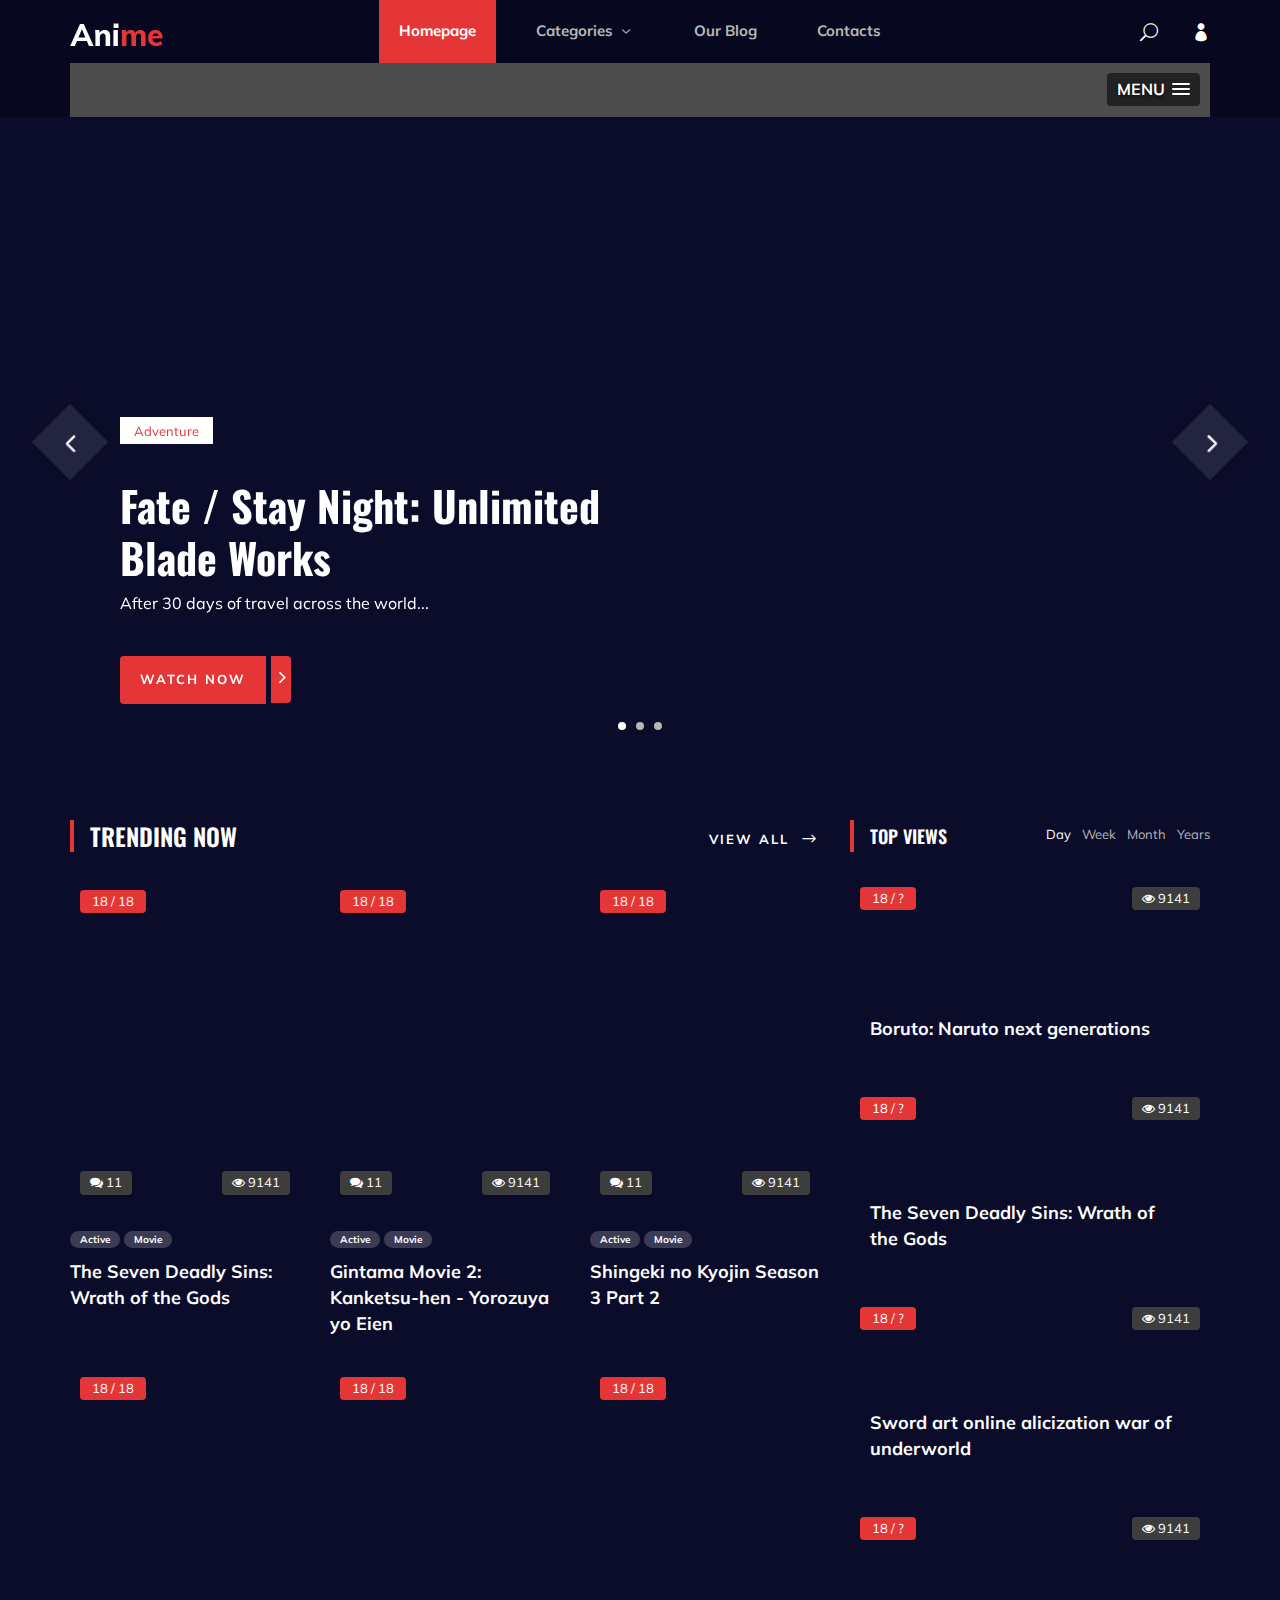
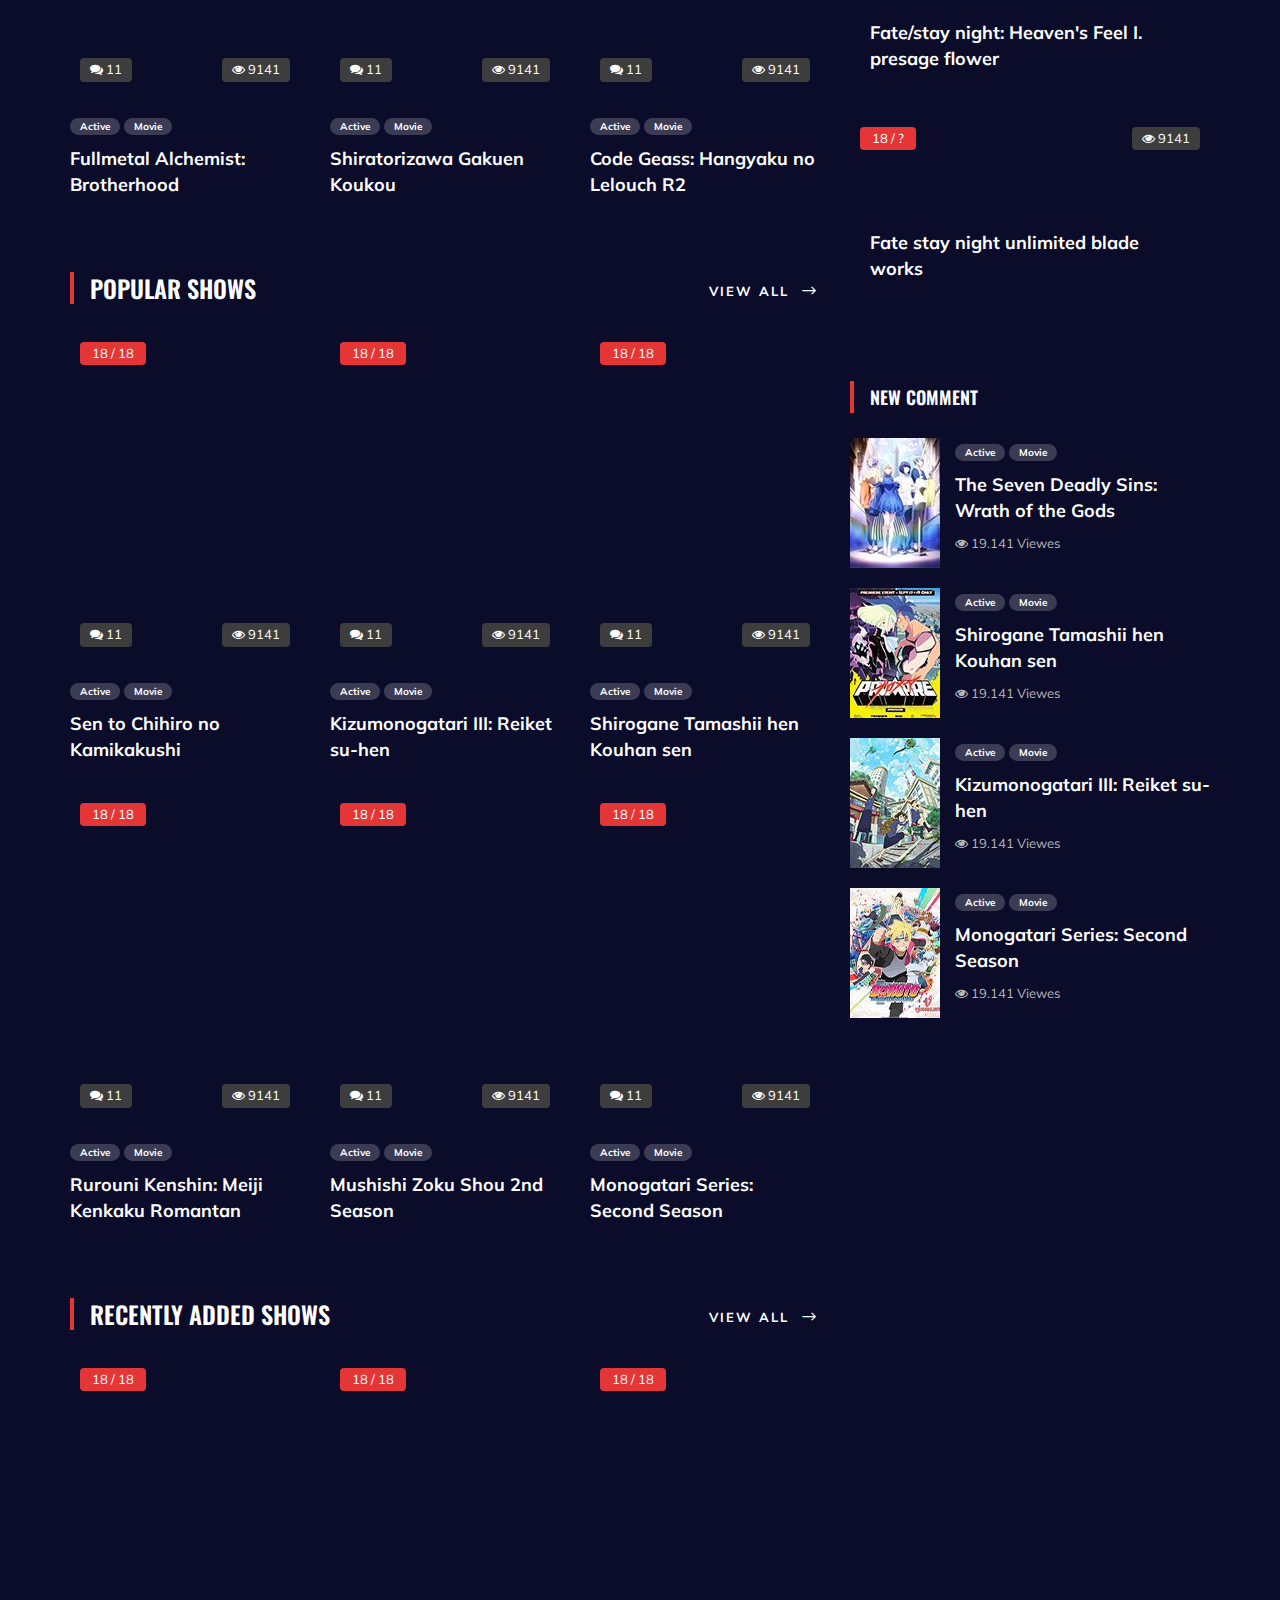
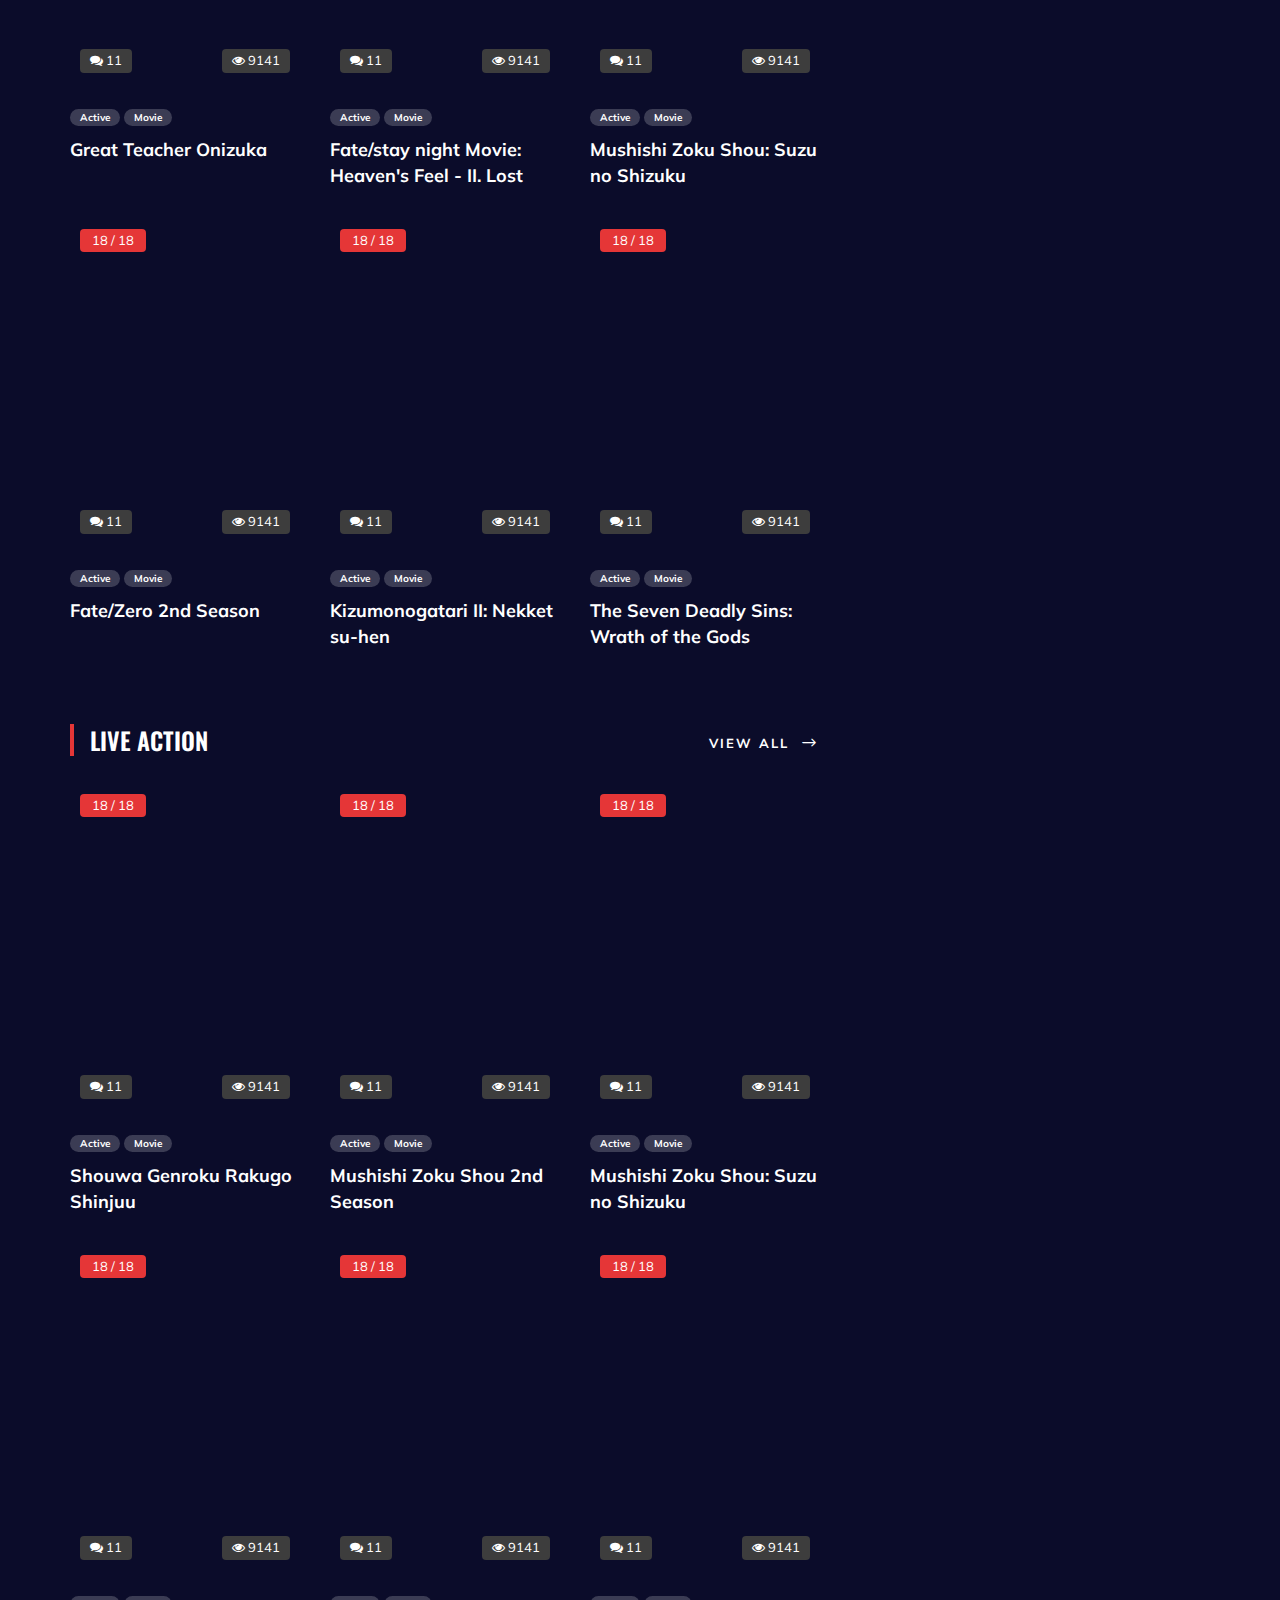
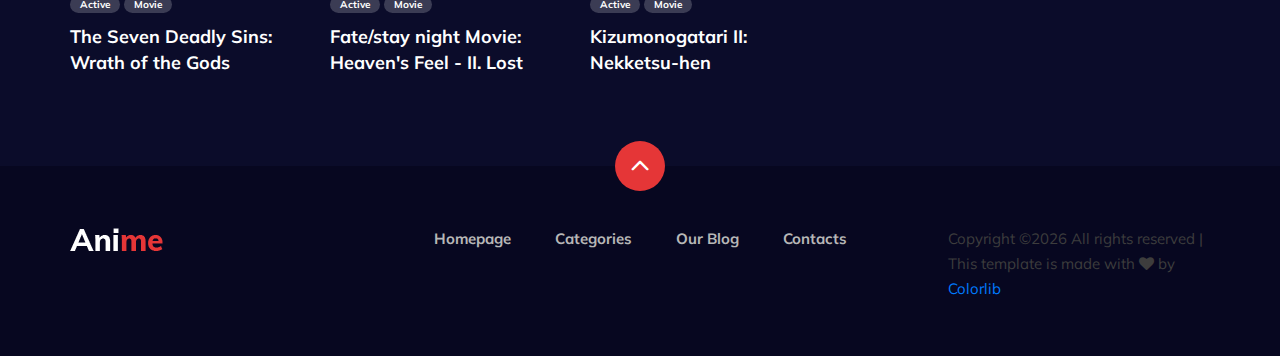
==== index.html @ bf75d74c "Initial upload" ====
<!DOCTYPE html>
<html lang="zxx">
<head>
<meta charset="UTF-8">
<meta name="description" content="Anime Template">
<meta name="keywords" content="Anime, unica, creative, html">
<meta name="viewport" content="width=device-width, initial-scale=1.0">
<meta http-equiv="X-UA-Compatible" content="ie=edge">
<title>Anime | Template</title>

<link href="https://fonts.googleapis.com/css2?family=Oswald:wght@300;400;500;600;700&display=swap" rel="stylesheet">
<link href="https://fonts.googleapis.com/css2?family=Mulish:wght@300;400;500;600;700;800;900&display=swap" rel="stylesheet">

<link rel="stylesheet" href="css/A.bootstrap.min.css+font-awesome.min.css+elegant-icons.css+plyr.css+nice-select.css+owl.carousel.min.css+slicknav.min.css+style.css,Mcc.DT6xbIN1Vz.css.pagespeed.cf.cqaYnfGGcG.css" type="text/css" />
</head>
<body>

<div id="preloder">
<div class="loader"></div>
</div>

<header class="header">
<div class="container">
<div class="row">
<div class="col-lg-2">
<div class="header__logo">
<a href="index.html">
<script data-pagespeed-no-defer>//<![CDATA[
(function(){for(var g="function"==typeof Object.defineProperties?Object.defineProperty:function(b,c,a){if(a.get||a.set)throw new TypeError("ES3 does not support getters and setters.");b!=Array.prototype&&b!=Object.prototype&&(b[c]=a.value)},h="undefined"!=typeof window&&window===this?this:"undefined"!=typeof global&&null!=global?global:this,k=["String","prototype","repeat"],l=0;l<k.length-1;l++){var m=k[l];m in h||(h[m]={});h=h[m]}
var n=k[k.length-1],p=h[n],q=p?p:function(b){var c;if(null==this)throw new TypeError("The 'this' value for String.prototype.repeat must not be null or undefined");c=this+"";if(0>b||1342177279<b)throw new RangeError("Invalid count value");b|=0;for(var a="";b;)if(b&1&&(a+=c),b>>>=1)c+=c;return a};q!=p&&null!=q&&g(h,n,{configurable:!0,writable:!0,value:q});var t=this;
function u(b,c){var a=b.split("."),d=t;a[0]in d||!d.execScript||d.execScript("var "+a[0]);for(var e;a.length&&(e=a.shift());)a.length||void 0===c?d[e]?d=d[e]:d=d[e]={}:d[e]=c};function v(b){var c=b.length;if(0<c){for(var a=Array(c),d=0;d<c;d++)a[d]=b[d];return a}return[]};function w(b){var c=window;if(c.addEventListener)c.addEventListener("load",b,!1);else if(c.attachEvent)c.attachEvent("onload",b);else{var a=c.onload;c.onload=function(){b.call(this);a&&a.call(this)}}};var x;function y(b,c,a,d,e){this.h=b;this.j=c;this.l=a;this.f=e;this.g={height:window.innerHeight||document.documentElement.clientHeight||document.body.clientHeight,width:window.innerWidth||document.documentElement.clientWidth||document.body.clientWidth};this.i=d;this.b={};this.a=[];this.c={}}
function z(b,c){var a,d,e=c.getAttribute("data-pagespeed-url-hash");if(a=e&&!(e in b.c))if(0>=c.offsetWidth&&0>=c.offsetHeight)a=!1;else{d=c.getBoundingClientRect();var f=document.body;a=d.top+("pageYOffset"in window?window.pageYOffset:(document.documentElement||f.parentNode||f).scrollTop);d=d.left+("pageXOffset"in window?window.pageXOffset:(document.documentElement||f.parentNode||f).scrollLeft);f=a.toString()+","+d;b.b.hasOwnProperty(f)?a=!1:(b.b[f]=!0,a=a<=b.g.height&&d<=b.g.width)}a&&(b.a.push(e),
b.c[e]=!0)}y.prototype.checkImageForCriticality=function(b){b.getBoundingClientRect&&z(this,b)};u("pagespeed.CriticalImages.checkImageForCriticality",function(b){x.checkImageForCriticality(b)});u("pagespeed.CriticalImages.checkCriticalImages",function(){A(x)});
function A(b){b.b={};for(var c=["IMG","INPUT"],a=[],d=0;d<c.length;++d)a=a.concat(v(document.getElementsByTagName(c[d])));if(a.length&&a[0].getBoundingClientRect){for(d=0;c=a[d];++d)z(b,c);a="oh="+b.l;b.f&&(a+="&n="+b.f);if(c=!!b.a.length)for(a+="&ci="+encodeURIComponent(b.a[0]),d=1;d<b.a.length;++d){var e=","+encodeURIComponent(b.a[d]);131072>=a.length+e.length&&(a+=e)}b.i&&(e="&rd="+encodeURIComponent(JSON.stringify(B())),131072>=a.length+e.length&&(a+=e),c=!0);C=a;if(c){d=b.h;b=b.j;var f;if(window.XMLHttpRequest)f=
new XMLHttpRequest;else if(window.ActiveXObject)try{f=new ActiveXObject("Msxml2.XMLHTTP")}catch(r){try{f=new ActiveXObject("Microsoft.XMLHTTP")}catch(D){}}f&&(f.open("POST",d+(-1==d.indexOf("?")?"?":"&")+"url="+encodeURIComponent(b)),f.setRequestHeader("Content-Type","application/x-www-form-urlencoded"),f.send(a))}}}
function B(){var b={},c;c=document.getElementsByTagName("IMG");if(!c.length)return{};var a=c[0];if(!("naturalWidth"in a&&"naturalHeight"in a))return{};for(var d=0;a=c[d];++d){var e=a.getAttribute("data-pagespeed-url-hash");e&&(!(e in b)&&0<a.width&&0<a.height&&0<a.naturalWidth&&0<a.naturalHeight||e in b&&a.width>=b[e].o&&a.height>=b[e].m)&&(b[e]={rw:a.width,rh:a.height,ow:a.naturalWidth,oh:a.naturalHeight})}return b}var C="";u("pagespeed.CriticalImages.getBeaconData",function(){return C});
u("pagespeed.CriticalImages.Run",function(b,c,a,d,e,f){var r=new y(b,c,a,e,f);x=r;d&&w(function(){window.setTimeout(function(){A(r)},0)})});})();

pagespeed.CriticalImages.Run('/mod_pagespeed_beacon','https://preview.colorlib.com/theme/anime/index.html','-ilGEe-FWC',true,false,'6Or2bxLor9M');
//]]></script><img src="[data-uri]" alt="" data-pagespeed-url-hash="4002370176" onload="pagespeed.CriticalImages.checkImageForCriticality(this);">
</a>
</div>
</div>
<div class="col-lg-8">
<div class="header__nav">
<nav class="header__menu mobile-menu">
<ul>
<li class="active"><a href="index.html">Homepage</a></li>
<li><a href="categories.html">Categories <span class="arrow_carrot-down"></span></a>
<ul class="dropdown">
<li><a href="categories.html">Categories</a></li>
<li><a href="anime-details.html">Anime Details</a></li>
<li><a href="anime-watching.html">Anime Watching</a></li>
<li><a href="blog-details.html">Blog Details</a></li>
<li><a href="signup.html">Sign Up</a></li>
<li><a href="login.html">Login</a></li>
</ul>
</li>
<li><a href="blog.html">Our Blog</a></li>
<li><a href="index.html#">Contacts</a></li>
</ul>
</nav>
</div>
</div>
<div class="col-lg-2">
<div class="header__right">
<a href="index.html#" class="search-switch"><span class="icon_search"></span></a>
<a href="login.html"><span class="icon_profile"></span></a>
</div>
</div>
</div>
<div id="mobile-menu-wrap"></div>
</div>
</header>


<section class="hero">
<div class="container">
<div class="hero__slider owl-carousel">
<div class="hero__items set-bg" data-setbg="img/hero/hero-1.jpg">
<div class="row">
<div class="col-lg-6">
<div class="hero__text">
<div class="label">Adventure</div>
<h2>Fate / Stay Night: Unlimited Blade Works</h2>
<p>After 30 days of travel across the world...</p>
<a href="index.html#"><span>Watch Now</span> <i class="fa fa-angle-right"></i></a>
</div>
</div>
</div>
</div>
<div class="hero__items set-bg" data-setbg="img/hero/hero-1.jpg">
<div class="row">
<div class="col-lg-6">
<div class="hero__text">
<div class="label">Adventure</div>
<h2>Fate / Stay Night: Unlimited Blade Works</h2>
<p>After 30 days of travel across the world...</p>
<a href="index.html#"><span>Watch Now</span> <i class="fa fa-angle-right"></i></a>
</div>
</div>
</div>
</div>
<div class="hero__items set-bg" data-setbg="img/hero/hero-1.jpg">
<div class="row">
<div class="col-lg-6">
<div class="hero__text">
<div class="label">Adventure</div>
<h2>Fate / Stay Night: Unlimited Blade Works</h2>
<p>After 30 days of travel across the world...</p>
<a href="index.html#"><span>Watch Now</span> <i class="fa fa-angle-right"></i></a>
</div>
</div>
</div>
</div>
</div>
</div>
</section>


<section class="product spad">
<div class="container">
<div class="row">
<div class="col-lg-8">
<div class="trending__product">
<div class="row">
<div class="col-lg-8 col-md-8 col-sm-8">
<div class="section-title">
<h4>Trending Now</h4>
</div>
</div>
<div class="col-lg-4 col-md-4 col-sm-4">
<div class="btn__all">
<a href="index.html#" class="primary-btn">View All <span class="arrow_right"></span></a>
</div>
</div>
</div>
<div class="row">
<div class="col-lg-4 col-md-6 col-sm-6">
<div class="product__item">
<div class="product__item__pic set-bg" data-setbg="img/trending/trend-1.jpg">
<div class="ep">18 / 18</div>
<div class="comment"><i class="fa fa-comments"></i> 11</div>
<div class="view"><i class="fa fa-eye"></i> 9141</div>
</div>
<div class="product__item__text">
<ul>
<li>Active</li>
<li>Movie</li>
</ul>
<h5><a href="index.html#">The Seven Deadly Sins: Wrath of the Gods</a></h5>
</div>
</div>
</div>
<div class="col-lg-4 col-md-6 col-sm-6">
<div class="product__item">
<div class="product__item__pic set-bg" data-setbg="img/trending/trend-2.jpg">
<div class="ep">18 / 18</div>
<div class="comment"><i class="fa fa-comments"></i> 11</div>
<div class="view"><i class="fa fa-eye"></i> 9141</div>
</div>
<div class="product__item__text">
<ul>
<li>Active</li>
<li>Movie</li>
</ul>
<h5><a href="index.html#">Gintama Movie 2: Kanketsu-hen - Yorozuya yo Eien</a></h5>
</div>
</div>
</div>
<div class="col-lg-4 col-md-6 col-sm-6">
<div class="product__item">
<div class="product__item__pic set-bg" data-setbg="img/trending/trend-3.jpg">
<div class="ep">18 / 18</div>
<div class="comment"><i class="fa fa-comments"></i> 11</div>
<div class="view"><i class="fa fa-eye"></i> 9141</div>
</div>
<div class="product__item__text">
<ul>
<li>Active</li>
<li>Movie</li>
</ul>
<h5><a href="index.html#">Shingeki no Kyojin Season 3 Part 2</a></h5>
</div>
</div>
</div>
<div class="col-lg-4 col-md-6 col-sm-6">
<div class="product__item">
<div class="product__item__pic set-bg" data-setbg="img/trending/trend-4.jpg">
<div class="ep">18 / 18</div>
<div class="comment"><i class="fa fa-comments"></i> 11</div>
<div class="view"><i class="fa fa-eye"></i> 9141</div>
</div>
<div class="product__item__text">
<ul>
<li>Active</li>
<li>Movie</li>
</ul>
<h5><a href="index.html#">Fullmetal Alchemist: Brotherhood</a></h5>
</div>
</div>
</div>
<div class="col-lg-4 col-md-6 col-sm-6">
<div class="product__item">
<div class="product__item__pic set-bg" data-setbg="img/trending/trend-5.jpg">
<div class="ep">18 / 18</div>
<div class="comment"><i class="fa fa-comments"></i> 11</div>
<div class="view"><i class="fa fa-eye"></i> 9141</div>
</div>
<div class="product__item__text">
<ul>
<li>Active</li>
<li>Movie</li>
</ul>
<h5><a href="index.html#">Shiratorizawa Gakuen Koukou</a></h5>
</div>
</div>
</div>
<div class="col-lg-4 col-md-6 col-sm-6">
<div class="product__item">
<div class="product__item__pic set-bg" data-setbg="img/trending/trend-6.jpg">
<div class="ep">18 / 18</div>
<div class="comment"><i class="fa fa-comments"></i> 11</div>
<div class="view"><i class="fa fa-eye"></i> 9141</div>
</div>
<div class="product__item__text">
<ul>
<li>Active</li>
<li>Movie</li>
</ul>
<h5><a href="index.html#">Code Geass: Hangyaku no Lelouch R2</a></h5>
</div>
</div>
</div>
</div>
</div>
<div class="popular__product">
<div class="row">
<div class="col-lg-8 col-md-8 col-sm-8">
<div class="section-title">
<h4>Popular Shows</h4>
</div>
</div>
<div class="col-lg-4 col-md-4 col-sm-4">
<div class="btn__all">
<a href="index.html#" class="primary-btn">View All <span class="arrow_right"></span></a>
</div>
</div>
</div>
<div class="row">
<div class="col-lg-4 col-md-6 col-sm-6">
<div class="product__item">
<div class="product__item__pic set-bg" data-setbg="img/popular/popular-1.jpg">
<div class="ep">18 / 18</div>
<div class="comment"><i class="fa fa-comments"></i> 11</div>
<div class="view"><i class="fa fa-eye"></i> 9141</div>
</div>
<div class="product__item__text">
<ul>
<li>Active</li>
<li>Movie</li>
</ul>
<h5><a href="index.html#">Sen to Chihiro no Kamikakushi</a></h5>
</div>
</div>
</div>
<div class="col-lg-4 col-md-6 col-sm-6">
<div class="product__item">
<div class="product__item__pic set-bg" data-setbg="img/popular/popular-2.jpg">
<div class="ep">18 / 18</div>
<div class="comment"><i class="fa fa-comments"></i> 11</div>
<div class="view"><i class="fa fa-eye"></i> 9141</div>
</div>
<div class="product__item__text">
<ul>
<li>Active</li>
<li>Movie</li>
</ul>
<h5><a href="index.html#">Kizumonogatari III: Reiket su-hen</a></h5>
</div>
</div>
</div>
<div class="col-lg-4 col-md-6 col-sm-6">
<div class="product__item">
<div class="product__item__pic set-bg" data-setbg="img/popular/popular-3.jpg">
<div class="ep">18 / 18</div>
<div class="comment"><i class="fa fa-comments"></i> 11</div>
<div class="view"><i class="fa fa-eye"></i> 9141</div>
</div>
<div class="product__item__text">
<ul>
<li>Active</li>
<li>Movie</li>
</ul>
<h5><a href="index.html#">Shirogane Tamashii hen Kouhan sen</a></h5>
</div>
</div>
</div>
<div class="col-lg-4 col-md-6 col-sm-6">
<div class="product__item">
<div class="product__item__pic set-bg" data-setbg="img/popular/popular-4.jpg">
<div class="ep">18 / 18</div>
<div class="comment"><i class="fa fa-comments"></i> 11</div>
<div class="view"><i class="fa fa-eye"></i> 9141</div>
</div>
<div class="product__item__text">
<ul>
<li>Active</li>
<li>Movie</li>
</ul>
<h5><a href="index.html#">Rurouni Kenshin: Meiji Kenkaku Romantan</a></h5>
</div>
</div>
</div>
<div class="col-lg-4 col-md-6 col-sm-6">
<div class="product__item">
<div class="product__item__pic set-bg" data-setbg="img/popular/popular-5.jpg">
<div class="ep">18 / 18</div>
<div class="comment"><i class="fa fa-comments"></i> 11</div>
<div class="view"><i class="fa fa-eye"></i> 9141</div>
</div>
<div class="product__item__text">
<ul>
<li>Active</li>
<li>Movie</li>
</ul>
<h5><a href="index.html#">Mushishi Zoku Shou 2nd Season</a></h5>
</div>
</div>
</div>
<div class="col-lg-4 col-md-6 col-sm-6">
<div class="product__item">
<div class="product__item__pic set-bg" data-setbg="img/popular/popular-6.jpg">
<div class="ep">18 / 18</div>
<div class="comment"><i class="fa fa-comments"></i> 11</div>
<div class="view"><i class="fa fa-eye"></i> 9141</div>
</div>
<div class="product__item__text">
<ul>
<li>Active</li>
<li>Movie</li>
</ul>
<h5><a href="index.html#">Monogatari Series: Second Season</a></h5>
</div>
</div>
</div>
</div>
</div>
<div class="recent__product">
<div class="row">
<div class="col-lg-8 col-md-8 col-sm-8">
<div class="section-title">
<h4>Recently Added Shows</h4>
</div>
</div>
<div class="col-lg-4 col-md-4 col-sm-4">
<div class="btn__all">
<a href="index.html#" class="primary-btn">View All <span class="arrow_right"></span></a>
</div>
</div>
</div>
<div class="row">
<div class="col-lg-4 col-md-6 col-sm-6">
<div class="product__item">
<div class="product__item__pic set-bg" data-setbg="img/recent/recent-1.jpg">
<div class="ep">18 / 18</div>
<div class="comment"><i class="fa fa-comments"></i> 11</div>
<div class="view"><i class="fa fa-eye"></i> 9141</div>
</div>
<div class="product__item__text">
<ul>
<li>Active</li>
<li>Movie</li>
</ul>
<h5><a href="index.html#">Great Teacher Onizuka</a></h5>
</div>
</div>
</div>
<div class="col-lg-4 col-md-6 col-sm-6">
<div class="product__item">
<div class="product__item__pic set-bg" data-setbg="img/recent/recent-2.jpg">
<div class="ep">18 / 18</div>
<div class="comment"><i class="fa fa-comments"></i> 11</div>
<div class="view"><i class="fa fa-eye"></i> 9141</div>
</div>
<div class="product__item__text">
<ul>
<li>Active</li>
<li>Movie</li>
</ul>
<h5><a href="index.html#">Fate/stay night Movie: Heaven's Feel - II. Lost</a></h5>
</div>
</div>
</div>
<div class="col-lg-4 col-md-6 col-sm-6">
<div class="product__item">
<div class="product__item__pic set-bg" data-setbg="img/recent/recent-3.jpg">
<div class="ep">18 / 18</div>
<div class="comment"><i class="fa fa-comments"></i> 11</div>
<div class="view"><i class="fa fa-eye"></i> 9141</div>
</div>
<div class="product__item__text">
<ul>
<li>Active</li>
<li>Movie</li>
</ul>
<h5><a href="index.html#">Mushishi Zoku Shou: Suzu no Shizuku</a></h5>
</div>
</div>
</div>
<div class="col-lg-4 col-md-6 col-sm-6">
<div class="product__item">
<div class="product__item__pic set-bg" data-setbg="img/recent/recent-4.jpg">
<div class="ep">18 / 18</div>
<div class="comment"><i class="fa fa-comments"></i> 11</div>
<div class="view"><i class="fa fa-eye"></i> 9141</div>
</div>
<div class="product__item__text">
<ul>
<li>Active</li>
<li>Movie</li>
</ul>
<h5><a href="index.html#">Fate/Zero 2nd Season</a></h5>
</div>
</div>
</div>
<div class="col-lg-4 col-md-6 col-sm-6">
<div class="product__item">
<div class="product__item__pic set-bg" data-setbg="img/recent/recent-5.jpg">
<div class="ep">18 / 18</div>
<div class="comment"><i class="fa fa-comments"></i> 11</div>
<div class="view"><i class="fa fa-eye"></i> 9141</div>
</div>
<div class="product__item__text">
<ul>
<li>Active</li>
<li>Movie</li>
</ul>
<h5><a href="index.html#">Kizumonogatari II: Nekket su-hen</a></h5>
</div>
</div>
</div>
<div class="col-lg-4 col-md-6 col-sm-6">
<div class="product__item">
<div class="product__item__pic set-bg" data-setbg="img/recent/recent-6.jpg">
<div class="ep">18 / 18</div>
<div class="comment"><i class="fa fa-comments"></i> 11</div>
<div class="view"><i class="fa fa-eye"></i> 9141</div>
</div>
<div class="product__item__text">
<ul>
<li>Active</li>
<li>Movie</li>
</ul>
<h5><a href="index.html#">The Seven Deadly Sins: Wrath of the Gods</a></h5>
</div>
</div>
</div>
</div>
</div>
<div class="live__product">
<div class="row">
<div class="col-lg-8 col-md-8 col-sm-8">
<div class="section-title">
<h4>Live Action</h4>
</div>
</div>
<div class="col-lg-4 col-md-4 col-sm-4">
<div class="btn__all">
<a href="index.html#" class="primary-btn">View All <span class="arrow_right"></span></a>
</div>
</div>
</div>
<div class="row">
<div class="col-lg-4 col-md-6 col-sm-6">
<div class="product__item">
<div class="product__item__pic set-bg" data-setbg="img/live/live-1.jpg">
<div class="ep">18 / 18</div>
<div class="comment"><i class="fa fa-comments"></i> 11</div>
<div class="view"><i class="fa fa-eye"></i> 9141</div>
</div>
<div class="product__item__text">
<ul>
<li>Active</li>
<li>Movie</li>
</ul>
<h5><a href="index.html#">Shouwa Genroku Rakugo Shinjuu</a></h5>
</div>
</div>
</div>
<div class="col-lg-4 col-md-6 col-sm-6">
<div class="product__item">
<div class="product__item__pic set-bg" data-setbg="img/live/live-2.jpg">
<div class="ep">18 / 18</div>
<div class="comment"><i class="fa fa-comments"></i> 11</div>
<div class="view"><i class="fa fa-eye"></i> 9141</div>
</div>
<div class="product__item__text">
<ul>
<li>Active</li>
<li>Movie</li>
</ul>
<h5><a href="index.html#">Mushishi Zoku Shou 2nd Season</a></h5>
</div>
</div>
</div>
<div class="col-lg-4 col-md-6 col-sm-6">
<div class="product__item">
<div class="product__item__pic set-bg" data-setbg="img/live/live-3.jpg">
<div class="ep">18 / 18</div>
<div class="comment"><i class="fa fa-comments"></i> 11</div>
<div class="view"><i class="fa fa-eye"></i> 9141</div>
</div>
<div class="product__item__text">
<ul>
<li>Active</li>
<li>Movie</li>
</ul>
<h5><a href="index.html#">Mushishi Zoku Shou: Suzu no Shizuku</a></h5>
</div>
</div>
</div>
<div class="col-lg-4 col-md-6 col-sm-6">
<div class="product__item">
<div class="product__item__pic set-bg" data-setbg="img/live/live-4.jpg">
<div class="ep">18 / 18</div>
<div class="comment"><i class="fa fa-comments"></i> 11</div>
<div class="view"><i class="fa fa-eye"></i> 9141</div>
</div>
<div class="product__item__text">
<ul>
<li>Active</li>
<li>Movie</li>
</ul>
<h5><a href="index.html#">The Seven Deadly Sins: Wrath of the Gods</a></h5>
</div>
</div>
</div>
<div class="col-lg-4 col-md-6 col-sm-6">
<div class="product__item">
<div class="product__item__pic set-bg" data-setbg="img/live/live-5.jpg">
<div class="ep">18 / 18</div>
<div class="comment"><i class="fa fa-comments"></i> 11</div>
<div class="view"><i class="fa fa-eye"></i> 9141</div>
</div>
<div class="product__item__text">
<ul>
<li>Active</li>
<li>Movie</li>
</ul>
<h5><a href="index.html#">Fate/stay night Movie: Heaven's Feel - II. Lost</a></h5>
</div>
</div>
</div>
<div class="col-lg-4 col-md-6 col-sm-6">
<div class="product__item">
<div class="product__item__pic set-bg" data-setbg="img/live/live-6.jpg">
<div class="ep">18 / 18</div>
<div class="comment"><i class="fa fa-comments"></i> 11</div>
<div class="view"><i class="fa fa-eye"></i> 9141</div>
</div>
<div class="product__item__text">
<ul>
<li>Active</li>
<li>Movie</li>
</ul>
<h5><a href="index.html#">Kizumonogatari II: Nekketsu-hen</a></h5>
</div>
</div>
</div>
</div>
</div>
</div>
<div class="col-lg-4 col-md-6 col-sm-8">
<div class="product__sidebar">
<div class="product__sidebar__view">
<div class="section-title">
<h5>Top Views</h5>
</div>
<ul class="filter__controls">
<li class="active" data-filter="*">Day</li>
<li data-filter=".week">Week</li>
<li data-filter=".month">Month</li>
<li data-filter=".years">Years</li>
</ul>
<div class="filter__gallery">
<div class="product__sidebar__view__item set-bg mix day years" data-setbg="img/sidebar/tv-1.jpg">
<div class="ep">18 / ?</div>
<div class="view"><i class="fa fa-eye"></i> 9141</div>
<h5><a href="index.html#">Boruto: Naruto next generations</a></h5>
</div>
<div class="product__sidebar__view__item set-bg mix month week" data-setbg="img/sidebar/tv-2.jpg">
<div class="ep">18 / ?</div>
<div class="view"><i class="fa fa-eye"></i> 9141</div>
<h5><a href="index.html#">The Seven Deadly Sins: Wrath of the Gods</a></h5>
</div>
<div class="product__sidebar__view__item set-bg mix week years" data-setbg="img/sidebar/tv-3.jpg">
<div class="ep">18 / ?</div>
<div class="view"><i class="fa fa-eye"></i> 9141</div>
<h5><a href="index.html#">Sword art online alicization war of underworld</a></h5>
</div>
<div class="product__sidebar__view__item set-bg mix years month" data-setbg="img/sidebar/tv-4.jpg">
<div class="ep">18 / ?</div>
<div class="view"><i class="fa fa-eye"></i> 9141</div>
<h5><a href="index.html#">Fate/stay night: Heaven's Feel I. presage flower</a></h5>
</div>
<div class="product__sidebar__view__item set-bg mix day" data-setbg="img/sidebar/tv-5.jpg">
<div class="ep">18 / ?</div>
<div class="view"><i class="fa fa-eye"></i> 9141</div>
<h5><a href="index.html#">Fate stay night unlimited blade works</a></h5>
</div>
</div>
</div>
<div class="product__sidebar__comment">
<div class="section-title">
<h5>New Comment</h5>
</div>
<div class="product__sidebar__comment__item">
<div class="product__sidebar__comment__item__pic">
<img src="img/sidebar/xcomment-1.jpg.pagespeed.ic.UtQm2l5HDP.jpg" alt="" data-pagespeed-url-hash="2908173633" onload="pagespeed.CriticalImages.checkImageForCriticality(this);">
</div>
<div class="product__sidebar__comment__item__text">
<ul>
<li>Active</li>
<li>Movie</li>
</ul>
<h5><a href="index.html#">The Seven Deadly Sins: Wrath of the Gods</a></h5>
<span><i class="fa fa-eye"></i> 19.141 Viewes</span>
</div>
</div>
<div class="product__sidebar__comment__item">
<div class="product__sidebar__comment__item__pic">
<img src="img/sidebar/xcomment-2.jpg.pagespeed.ic.SOZ7BJOxXy.jpg" alt="" data-pagespeed-url-hash="3202673554" onload="pagespeed.CriticalImages.checkImageForCriticality(this);">
</div>
<div class="product__sidebar__comment__item__text">
<ul>
<li>Active</li>
<li>Movie</li>
</ul>
<h5><a href="index.html#">Shirogane Tamashii hen Kouhan sen</a></h5>
<span><i class="fa fa-eye"></i> 19.141 Viewes</span>
</div>
</div>
<div class="product__sidebar__comment__item">
<div class="product__sidebar__comment__item__pic">
<img src="img/sidebar/xcomment-3.jpg.pagespeed.ic.N3Mwe8TZjd.jpg" alt="" data-pagespeed-url-hash="3497173475" onload="pagespeed.CriticalImages.checkImageForCriticality(this);">
</div>
<div class="product__sidebar__comment__item__text">
<ul>
<li>Active</li>
<li>Movie</li>
</ul>
<h5><a href="index.html#">Kizumonogatari III: Reiket su-hen</a></h5>
<span><i class="fa fa-eye"></i> 19.141 Viewes</span>
</div>
</div>
<div class="product__sidebar__comment__item">
<div class="product__sidebar__comment__item__pic">
<img src="img/sidebar/xcomment-4.jpg.pagespeed.ic.c5TIkW6Nnv.jpg" alt="" data-pagespeed-url-hash="3791673396" onload="pagespeed.CriticalImages.checkImageForCriticality(this);">
</div>
<div class="product__sidebar__comment__item__text">
<ul>
<li>Active</li>
<li>Movie</li>
</ul>
<h5><a href="index.html#">Monogatari Series: Second Season</a></h5>
<span><i class="fa fa-eye"></i> 19.141 Viewes</span>
</div>
</div>
</div>
</div>
</div>
</div>
</div>
</section>


<footer class="footer">
<div class="page-up">
<a href="index.html#" id="scrollToTopButton"><span class="arrow_carrot-up"></span></a>
</div>
<div class="container">
<div class="row">
<div class="col-lg-3">
<div class="footer__logo">
<a href="index.html"><img src="[data-uri]" alt="" data-pagespeed-url-hash="4002370176" onload="pagespeed.CriticalImages.checkImageForCriticality(this);"></a>
</div>
</div>
<div class="col-lg-6">
<div class="footer__nav">
<ul>
<li class="active"><a href="index.html">Homepage</a></li>
<li><a href="categories.html">Categories</a></li>
<li><a href="blog.html">Our Blog</a></li>
<li><a href="index.html#">Contacts</a></li>
</ul>
</div>
</div>
<div class="col-lg-3">
<p>
Copyright &copy;<script>document.write(new Date().getFullYear());</script> All rights reserved | This template is made with <i class="fa fa-heart" aria-hidden="true"></i> by <a href="https://colorlib.com" target="_blank">Colorlib</a>
</p>
</div>
</div>
</div>
</footer>


<div class="search-model">
<div class="h-100 d-flex align-items-center justify-content-center">
<div class="search-close-switch"><i class="icon_close"></i></div>
<form class="search-model-form">
<input type="text" id="search-input" placeholder="Search here.....">
</form>
</div>
</div>


<script src="js/jquery-3.3.1.min.js"></script>
<script src="js/bootstrap.min.js"></script>
<script src="js/player.js"></script>
<script src="js/jquery.nice-select.min.js+mixitup.min.js.pagespeed.jc.1vd_GiIZPd.js"></script><script>eval(mod_pagespeed_rUN85x4Ch7);</script>
<script>eval(mod_pagespeed_T2NBN7JB_Q);</script>
<script src="js/jquery.slicknav.js+owl.carousel.min.js.pagespeed.jc.tDEomUlLBt.js"></script><script>eval(mod_pagespeed_wLn3zwxwyC);</script>
<script>eval(mod_pagespeed_NQDwIZgN$Q);</script>
<script src="js/main.js"></script>

<script async src="https://www.googletagmanager.com/gtag/js?id=UA-23581568-13"></script>
<script>
  window.dataLayer = window.dataLayer || [];
  function gtag(){dataLayer.push(arguments);}
  gtag('js', new Date());

  gtag('config', 'UA-23581568-13');
</script>
<script defer src="https://static.cloudflareinsights.com/beacon.min.js" data-cf-beacon='{"rayId":"68a8af5a9d9532de","token":"cd0b4b3a733644fc843ef0b185f98241","version":"2021.8.1","si":10}'></script>
</body>
</html>
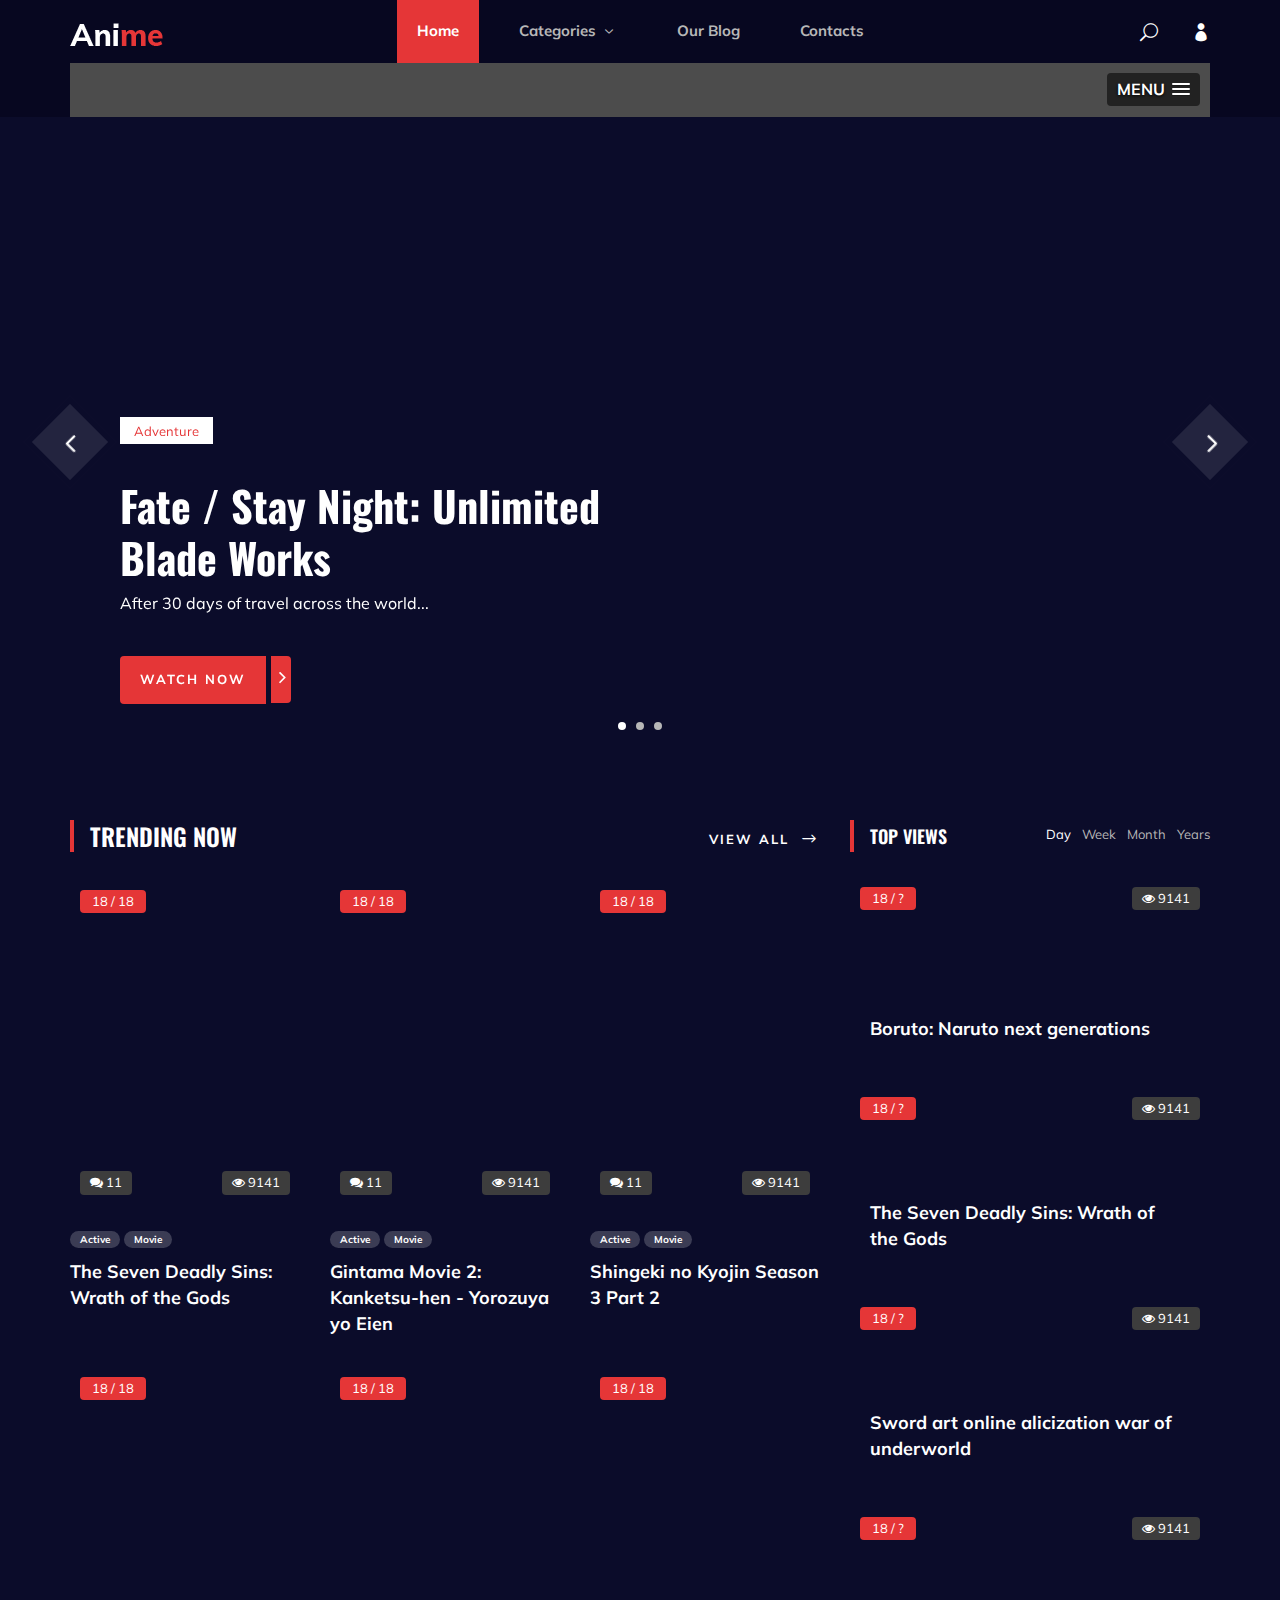
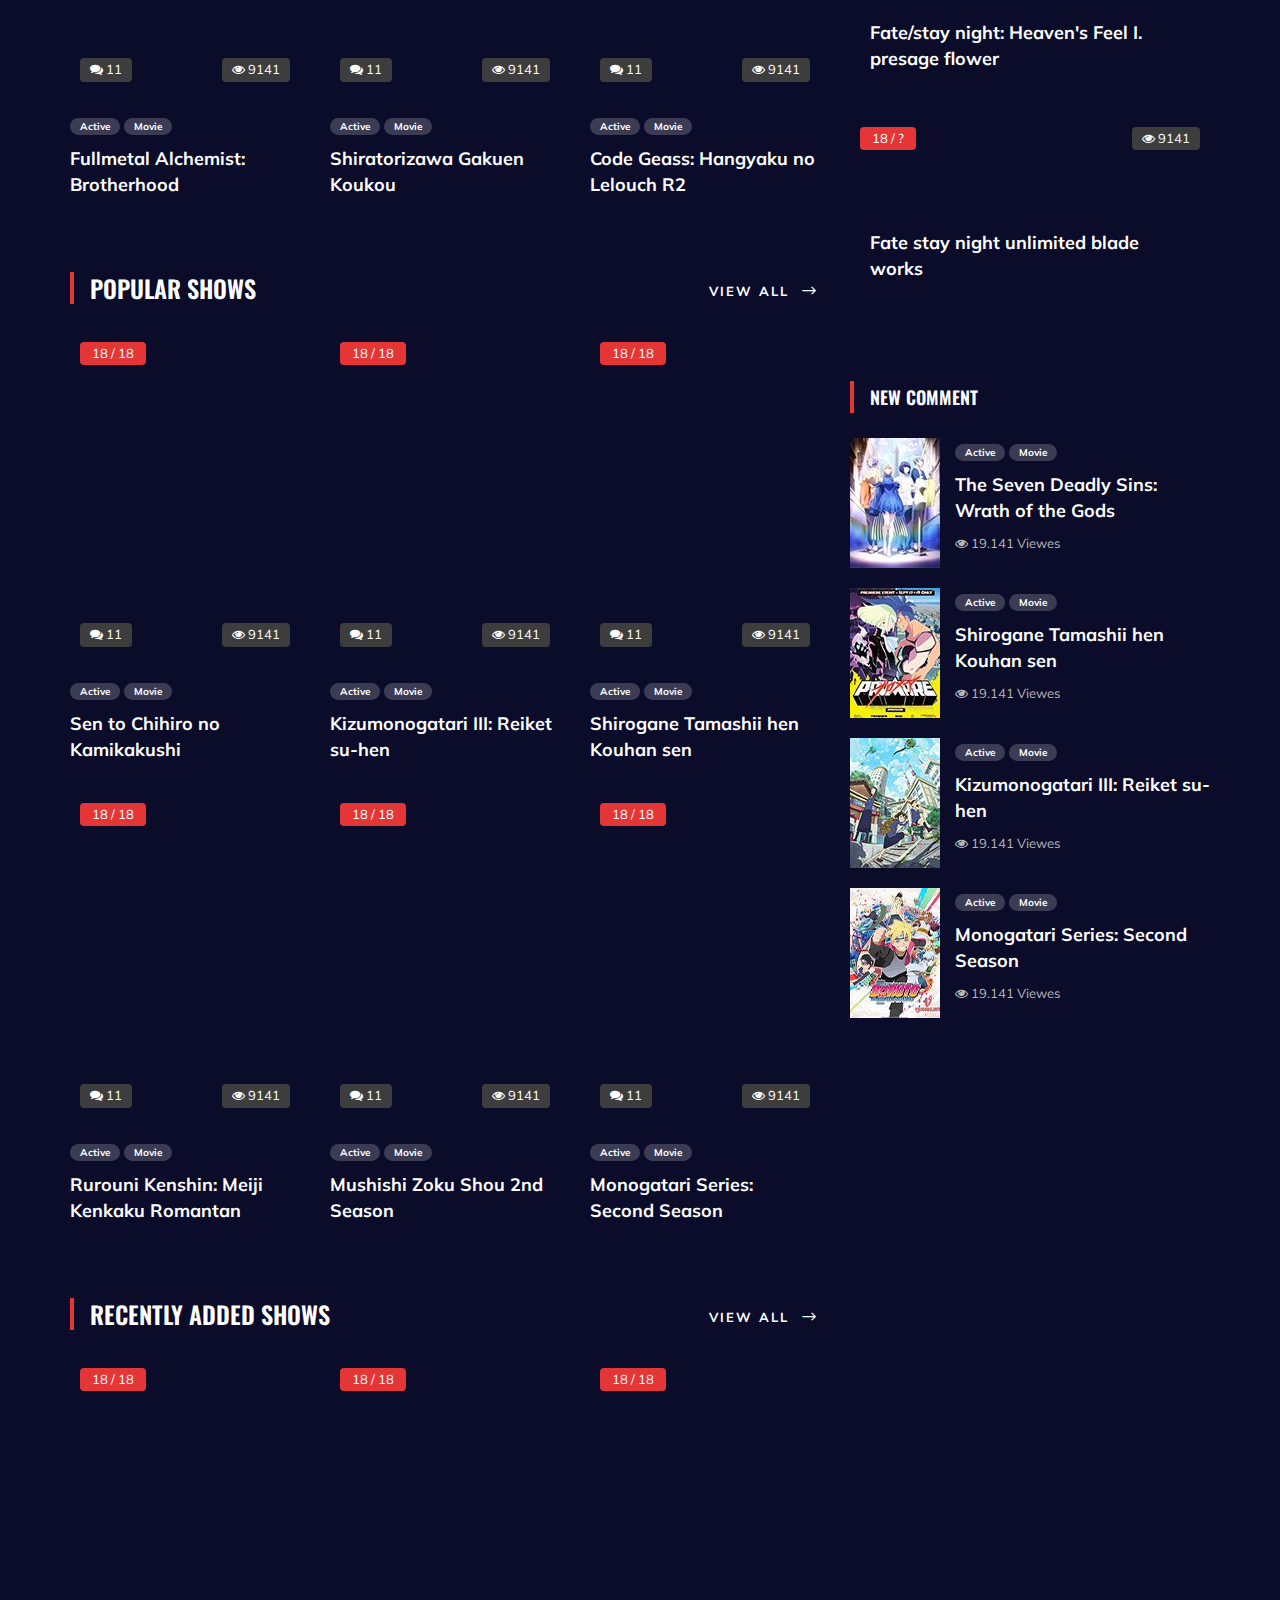
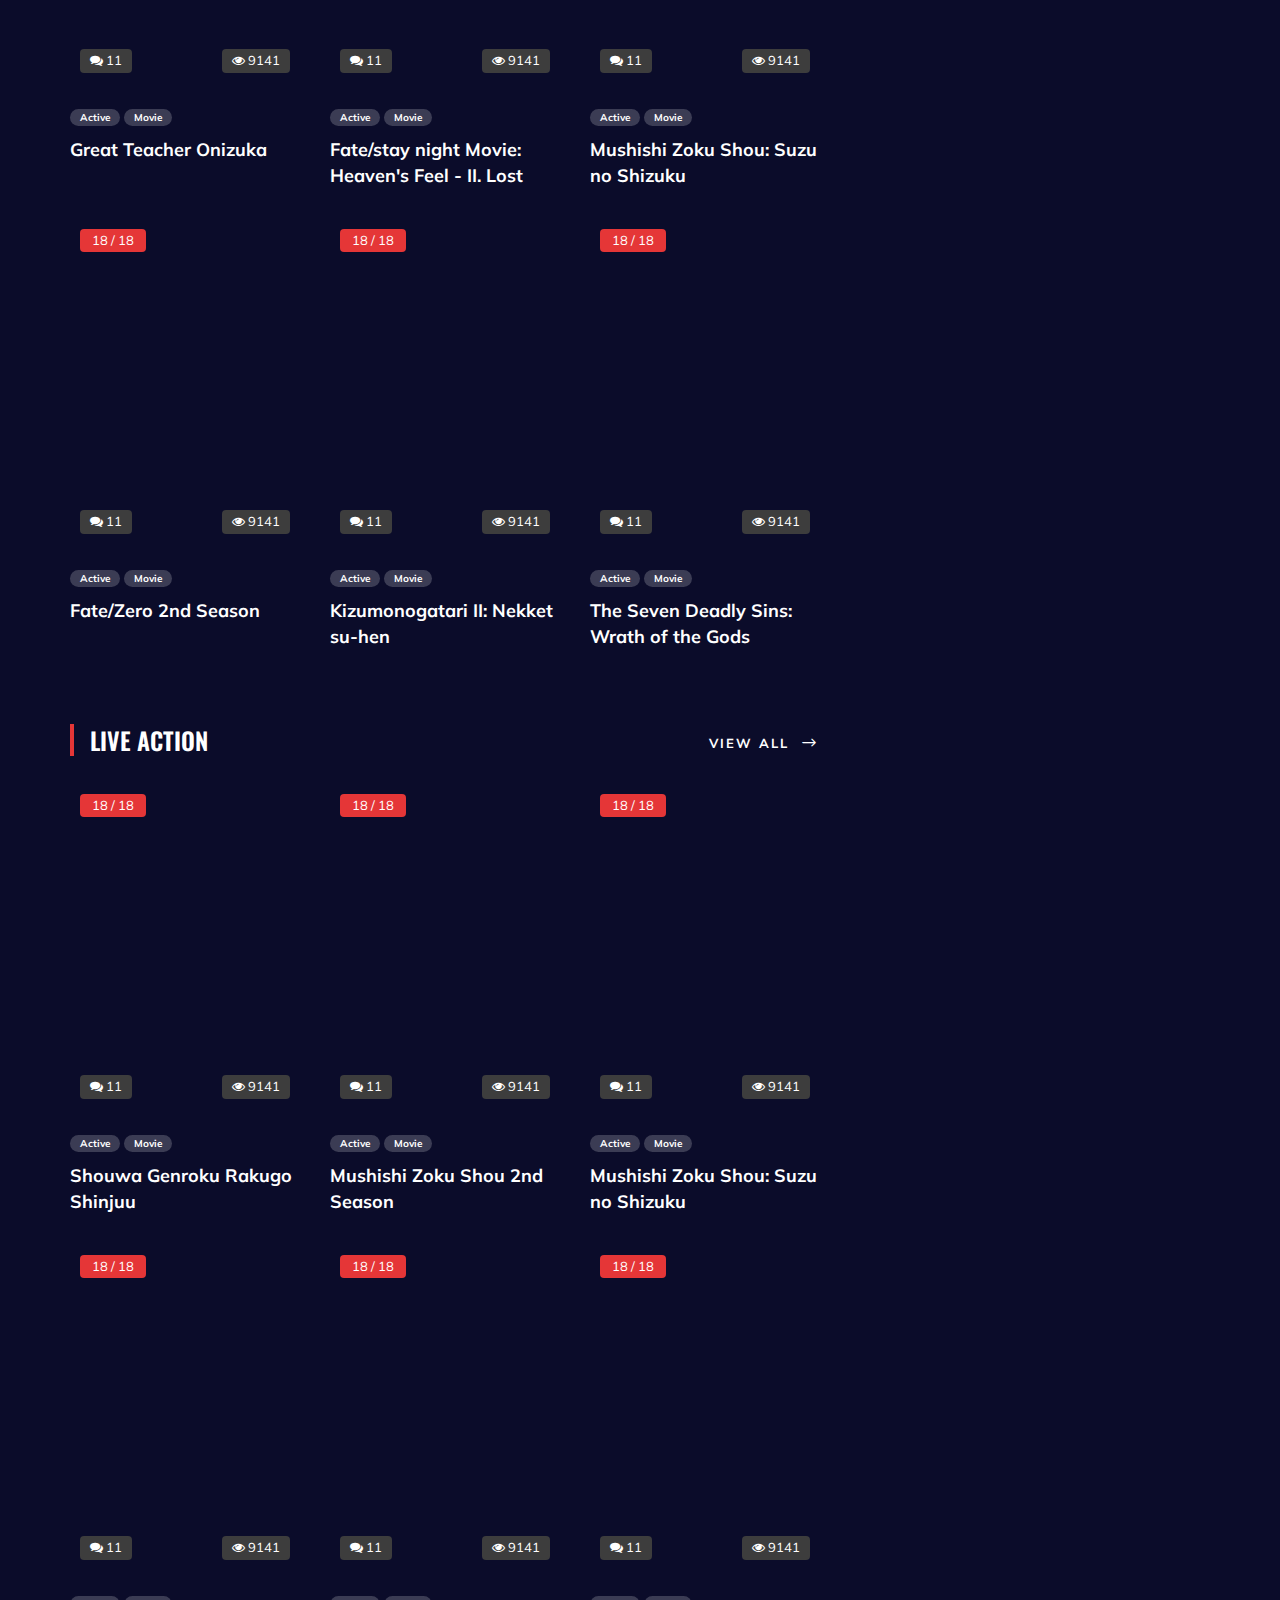
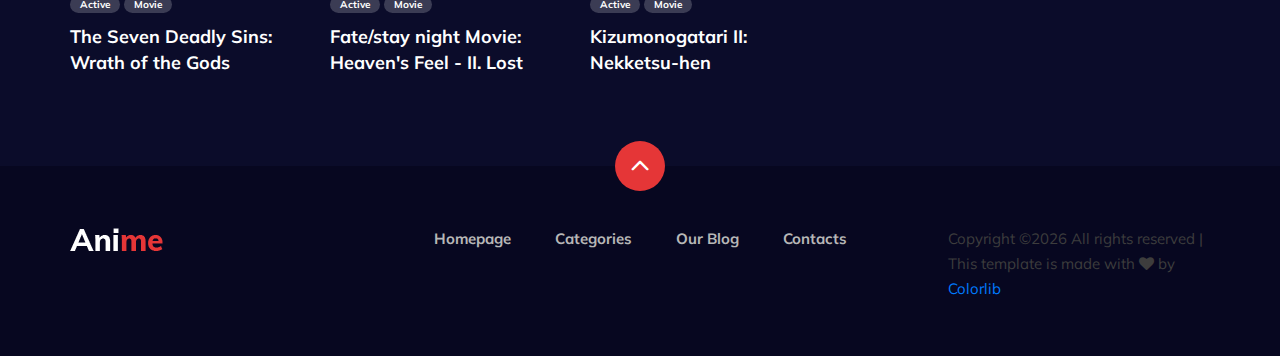
==== commit cc1b6340: "FTP" ====
--- a/index.html
+++ b/index.html
@@ -6,7 +6,7 @@
 <meta name="keywords" content="Anime, unica, creative, html">
 <meta name="viewport" content="width=device-width, initial-scale=1.0">
 <meta http-equiv="X-UA-Compatible" content="ie=edge">
-<title>Anime | Template</title>
+<title>Game Download</title>
 
 <link href="https://fonts.googleapis.com/css2?family=Oswald:wght@300;400;500;600;700&display=swap" rel="stylesheet">
 <link href="https://fonts.googleapis.com/css2?family=Mulish:wght@300;400;500;600;700;800;900&display=swap" rel="stylesheet">
@@ -45,7 +45,7 @@
 <div class="header__nav">
 <nav class="header__menu mobile-menu">
 <ul>
-<li class="active"><a href="index.html">Homepage</a></li>
+<li class="active"><a href="index.html">Home</a></li>
 <li><a href="categories.html">Categories <span class="arrow_carrot-down"></span></a>
 <ul class="dropdown">
 <li><a href="categories.html">Categories</a></li>
@@ -726,12 +726,12 @@
 <script src="js/main.js"></script>
 
 <script async src="https://www.googletagmanager.com/gtag/js?id=UA-23581568-13"></script>
-<script>
-  window.dataLayer = window.dataLayer || [];
-  function gtag(){dataLayer.push(arguments);}
-  gtag('js', new Date());
-
-  gtag('config', 'UA-23581568-13');
+<script>
+  window.dataLayer = window.dataLayer || [];
+  function gtag(){dataLayer.push(arguments);}
+  gtag('js', new Date());
+
+  gtag('config', 'UA-23581568-13');
 </script>
 <script defer src="https://static.cloudflareinsights.com/beacon.min.js" data-cf-beacon='{"rayId":"68a8af5a9d9532de","token":"cd0b4b3a733644fc843ef0b185f98241","version":"2021.8.1","si":10}'></script>
 </body>
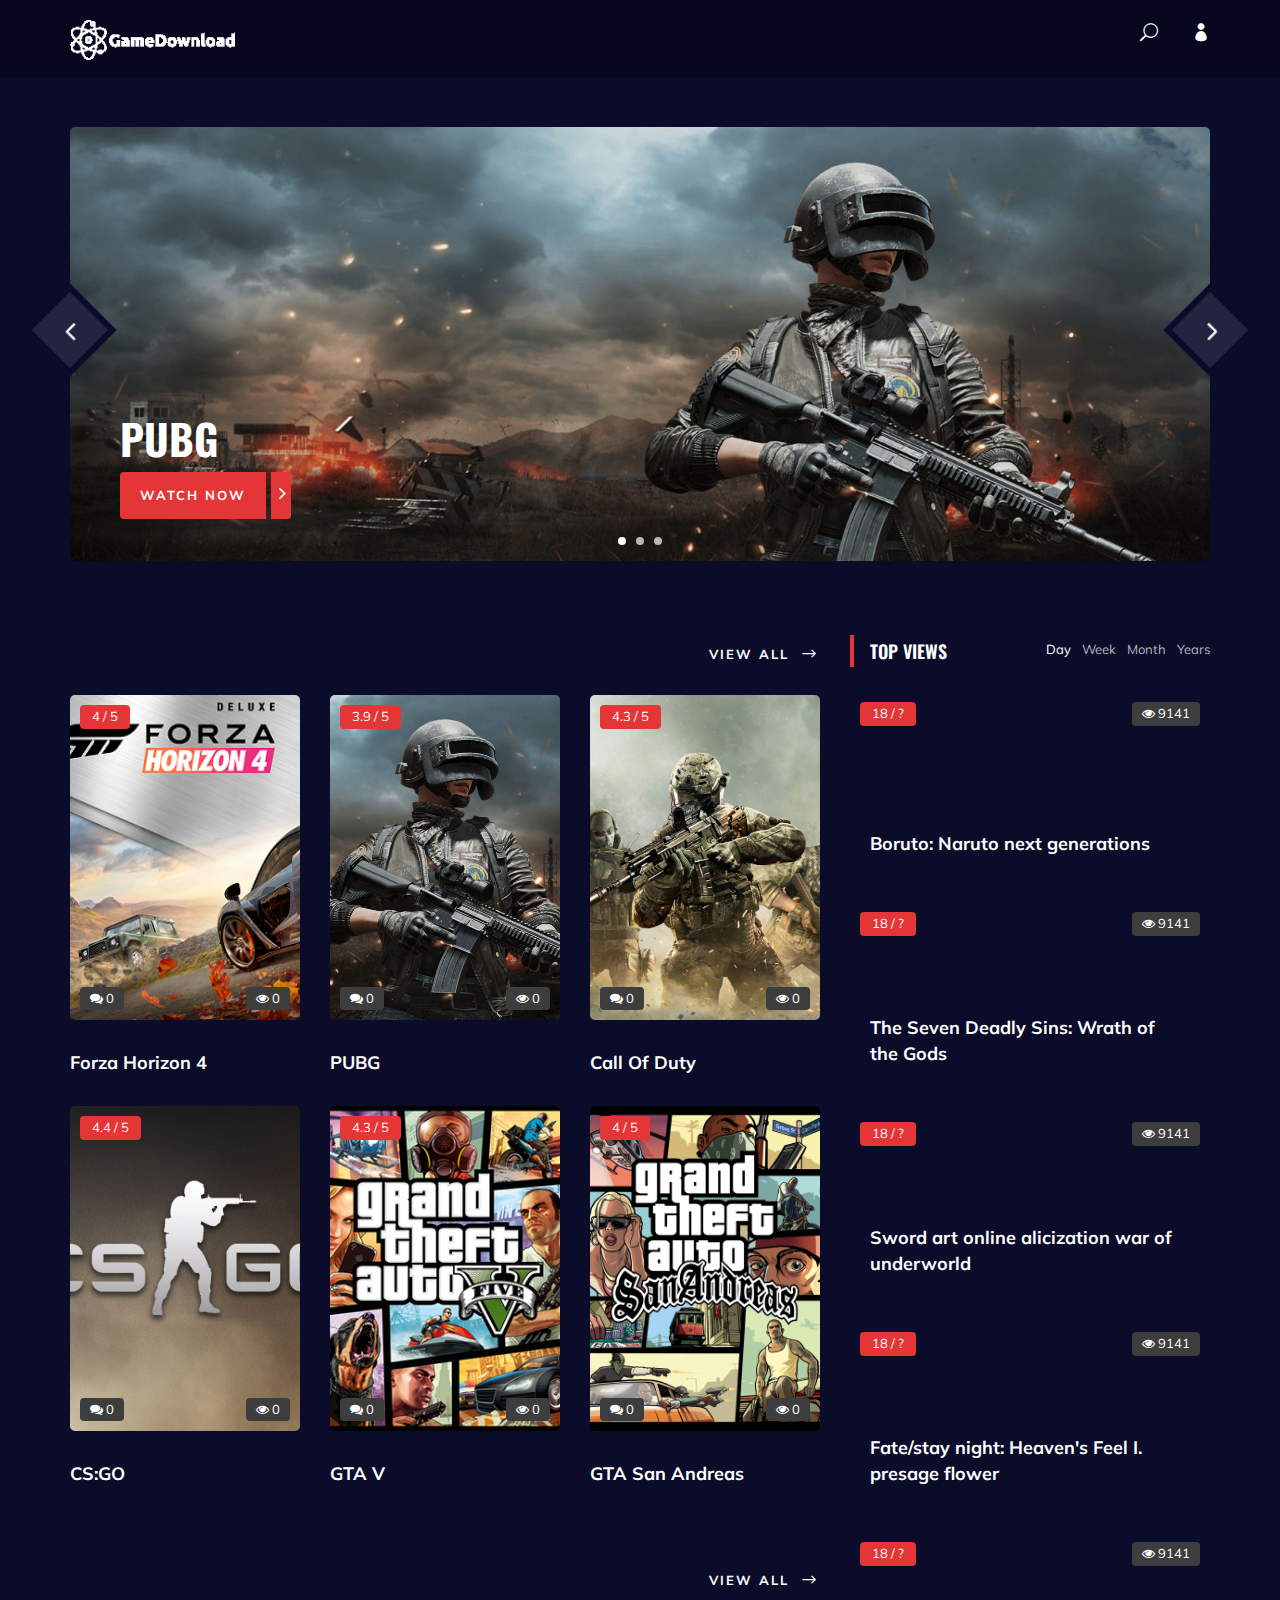
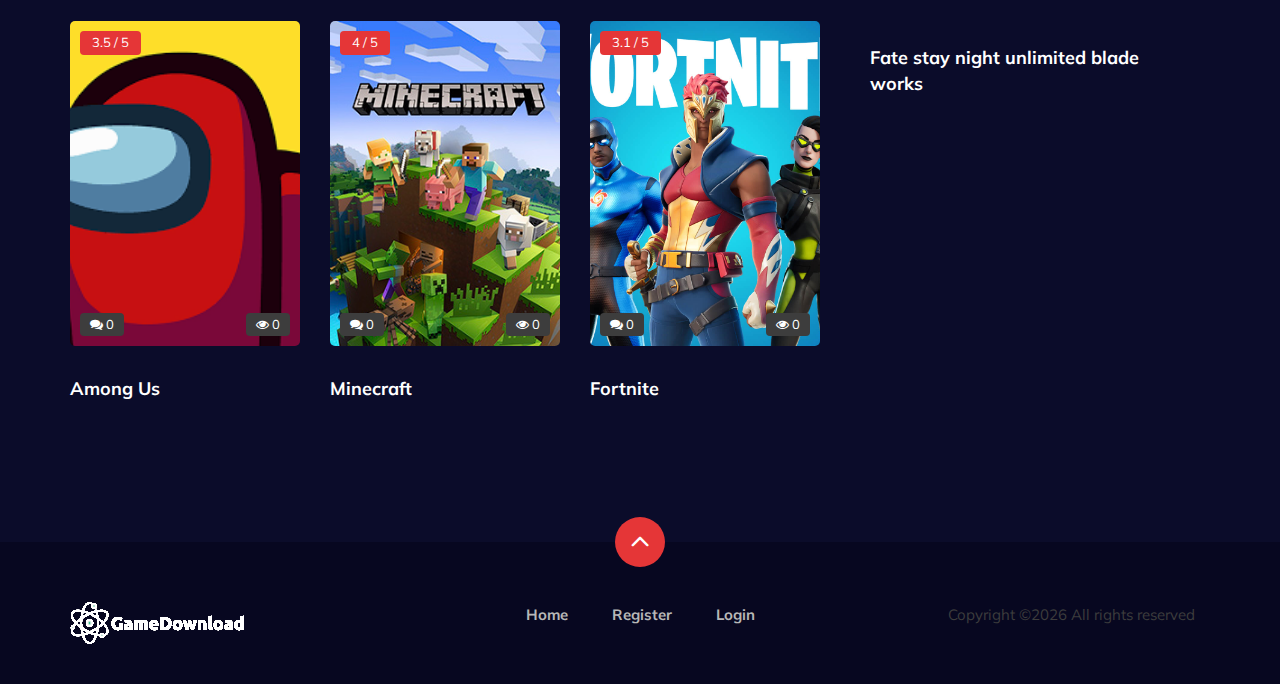
==== commit 24a5bed3: "Changes" ====
--- a/index.html
+++ b/index.html
@@ -6,8 +6,8 @@
 <meta name="keywords" content="Anime, unica, creative, html">
 <meta name="viewport" content="width=device-width, initial-scale=1.0">
 <meta http-equiv="X-UA-Compatible" content="ie=edge">
+<link rel="icon" href="img/favicon.png">
 <title>Game Download</title>
-
 <link href="https://fonts.googleapis.com/css2?family=Oswald:wght@300;400;500;600;700&display=swap" rel="stylesheet">
 <link href="https://fonts.googleapis.com/css2?family=Mulish:wght@300;400;500;600;700;800;900&display=swap" rel="stylesheet">
 
@@ -37,31 +37,11 @@
 u("pagespeed.CriticalImages.Run",function(b,c,a,d,e,f){var r=new y(b,c,a,e,f);x=r;d&&w(function(){window.setTimeout(function(){A(r)},0)})});})();
 
 pagespeed.CriticalImages.Run('/mod_pagespeed_beacon','https://preview.colorlib.com/theme/anime/index.html','-ilGEe-FWC',true,false,'6Or2bxLor9M');
-//]]></script><img src="[data-uri]" alt="" data-pagespeed-url-hash="4002370176" onload="pagespeed.CriticalImages.checkImageForCriticality(this);">
+//]]></script><img src="img/logo.png" alt="" data-pagespeed-url-hash="4002370176" onload="pagespeed.CriticalImages.checkImageForCriticality(this);">
 </a>
 </div>
 </div>
-<div class="col-lg-8">
-<div class="header__nav">
-<nav class="header__menu mobile-menu">
-<ul>
-<li class="active"><a href="index.html">Home</a></li>
-<li><a href="categories.html">Categories <span class="arrow_carrot-down"></span></a>
-<ul class="dropdown">
-<li><a href="categories.html">Categories</a></li>
-<li><a href="anime-details.html">Anime Details</a></li>
-<li><a href="anime-watching.html">Anime Watching</a></li>
-<li><a href="blog-details.html">Blog Details</a></li>
-<li><a href="signup.html">Sign Up</a></li>
-<li><a href="login.html">Login</a></li>
-</ul>
-</li>
-<li><a href="blog.html">Our Blog</a></li>
-<li><a href="index.html#">Contacts</a></li>
-</ul>
-</nav>
-</div>
-</div>
+<div class="col-lg-8"></div>
 <div class="col-lg-2">
 <div class="header__right">
 <a href="index.html#" class="search-switch"><span class="icon_search"></span></a>
@@ -69,7 +49,6 @@
 </div>
 </div>
 </div>
-<div id="mobile-menu-wrap"></div>
 </div>
 </header>
 
@@ -77,37 +56,31 @@
 <section class="hero">
 <div class="container">
 <div class="hero__slider owl-carousel">
-<div class="hero__items set-bg" data-setbg="img/hero/hero-1.jpg">
+<div class="hero__items set-bg" data-setbg="img/PUBG.jpg">
 <div class="row">
 <div class="col-lg-6">
 <div class="hero__text">
-<div class="label">Adventure</div>
-<h2>Fate / Stay Night: Unlimited Blade Works</h2>
-<p>After 30 days of travel across the world...</p>
+<h2>PUBG</h2>
 <a href="index.html#"><span>Watch Now</span> <i class="fa fa-angle-right"></i></a>
 </div>
 </div>
 </div>
 </div>
-<div class="hero__items set-bg" data-setbg="img/hero/hero-1.jpg">
+<div class="hero__items set-bg" data-setbg="img/codm.jpg">
 <div class="row">
 <div class="col-lg-6">
 <div class="hero__text">
-<div class="label">Adventure</div>
-<h2>Fate / Stay Night: Unlimited Blade Works</h2>
-<p>After 30 days of travel across the world...</p>
+<h2>Call Of Duty</h2>
 <a href="index.html#"><span>Watch Now</span> <i class="fa fa-angle-right"></i></a>
 </div>
 </div>
 </div>
 </div>
-<div class="hero__items set-bg" data-setbg="img/hero/hero-1.jpg">
+<div class="hero__items set-bg" data-setbg="img/csgo.jpg">
 <div class="row">
 <div class="col-lg-6">
 <div class="hero__text">
-<div class="label">Adventure</div>
-<h2>Fate / Stay Night: Unlimited Blade Works</h2>
-<p>After 30 days of travel across the world...</p>
+<h2>CS:GO</h2>
 <a href="index.html#"><span>Watch Now</span> <i class="fa fa-angle-right"></i></a>
 </div>
 </div>
@@ -126,7 +99,6 @@
 <div class="row">
 <div class="col-lg-8 col-md-8 col-sm-8">
 <div class="section-title">
-<h4>Trending Now</h4>
 </div>
 </div>
 <div class="col-lg-4 col-md-4 col-sm-4">
@@ -138,97 +110,85 @@
 <div class="row">
 <div class="col-lg-4 col-md-6 col-sm-6">
 <div class="product__item">
-<div class="product__item__pic set-bg" data-setbg="img/trending/trend-1.jpg">
-<div class="ep">18 / 18</div>
-<div class="comment"><i class="fa fa-comments"></i> 11</div>
-<div class="view"><i class="fa fa-eye"></i> 9141</div>
-</div>
-<div class="product__item__text">
-<ul>
-<li>Active</li>
-<li>Movie</li>
-</ul>
-<h5><a href="index.html#">The Seven Deadly Sins: Wrath of the Gods</a></h5>
-</div>
-</div>
-</div>
-<div class="col-lg-4 col-md-6 col-sm-6">
-<div class="product__item">
-<div class="product__item__pic set-bg" data-setbg="img/trending/trend-2.jpg">
-<div class="ep">18 / 18</div>
-<div class="comment"><i class="fa fa-comments"></i> 11</div>
-<div class="view"><i class="fa fa-eye"></i> 9141</div>
-</div>
-<div class="product__item__text">
-<ul>
-<li>Active</li>
-<li>Movie</li>
-</ul>
-<h5><a href="index.html#">Gintama Movie 2: Kanketsu-hen - Yorozuya yo Eien</a></h5>
-</div>
-</div>
-</div>
-<div class="col-lg-4 col-md-6 col-sm-6">
-<div class="product__item">
-<div class="product__item__pic set-bg" data-setbg="img/trending/trend-3.jpg">
-<div class="ep">18 / 18</div>
-<div class="comment"><i class="fa fa-comments"></i> 11</div>
-<div class="view"><i class="fa fa-eye"></i> 9141</div>
-</div>
-<div class="product__item__text">
-<ul>
-<li>Active</li>
-<li>Movie</li>
-</ul>
-<h5><a href="index.html#">Shingeki no Kyojin Season 3 Part 2</a></h5>
-</div>
-</div>
-</div>
-<div class="col-lg-4 col-md-6 col-sm-6">
-<div class="product__item">
-<div class="product__item__pic set-bg" data-setbg="img/trending/trend-4.jpg">
-<div class="ep">18 / 18</div>
-<div class="comment"><i class="fa fa-comments"></i> 11</div>
-<div class="view"><i class="fa fa-eye"></i> 9141</div>
-</div>
-<div class="product__item__text">
-<ul>
-<li>Active</li>
-<li>Movie</li>
-</ul>
-<h5><a href="index.html#">Fullmetal Alchemist: Brotherhood</a></h5>
-</div>
-</div>
-</div>
-<div class="col-lg-4 col-md-6 col-sm-6">
-<div class="product__item">
-<div class="product__item__pic set-bg" data-setbg="img/trending/trend-5.jpg">
-<div class="ep">18 / 18</div>
-<div class="comment"><i class="fa fa-comments"></i> 11</div>
-<div class="view"><i class="fa fa-eye"></i> 9141</div>
-</div>
-<div class="product__item__text">
-<ul>
-<li>Active</li>
-<li>Movie</li>
-</ul>
-<h5><a href="index.html#">Shiratorizawa Gakuen Koukou</a></h5>
-</div>
-</div>
-</div>
-<div class="col-lg-4 col-md-6 col-sm-6">
-<div class="product__item">
-<div class="product__item__pic set-bg" data-setbg="img/trending/trend-6.jpg">
-<div class="ep">18 / 18</div>
-<div class="comment"><i class="fa fa-comments"></i> 11</div>
-<div class="view"><i class="fa fa-eye"></i> 9141</div>
-</div>
-<div class="product__item__text">
-<ul>
-<li>Active</li>
-<li>Movie</li>
-</ul>
-<h5><a href="index.html#">Code Geass: Hangyaku no Lelouch R2</a></h5>
+<div class="product__item__pic set-bg" data-setbg="img/forza.jpg">
+<div class="ep">4 / 5</div>
+<div class="comment"><i class="fa fa-comments"></i> 0</div>
+<div class="view"><i class="fa fa-eye"></i> 0</div>
+</div>
+<div class="product__item__text">
+<ul>
+</ul>
+<h5><a href="index.html#">Forza Horizon 4</a></h5>
+</div>
+</div>
+</div>
+<div class="col-lg-4 col-md-6 col-sm-6">
+<div class="product__item">
+<div class="product__item__pic set-bg" data-setbg="img/PUBGmini.jpg">
+<div class="ep">3.9 / 5</div>
+<div class="comment"><i class="fa fa-comments"></i> 0</div>
+<div class="view"><i class="fa fa-eye"></i> 0</div>
+</div>
+<div class="product__item__text">
+<ul>
+</ul>
+<h5><a href="index.html#">PUBG</a></h5>
+</div>
+</div>
+</div>
+<div class="col-lg-4 col-md-6 col-sm-6">
+<div class="product__item">
+<div class="product__item__pic set-bg" data-setbg="img/codm.jpg">
+<div class="ep">4.3 / 5</div>
+<div class="comment"><i class="fa fa-comments"></i> 0</div>
+<div class="view"><i class="fa fa-eye"></i> 0</div>
+</div>
+<div class="product__item__text">
+<ul>
+</ul>
+<h5><a href="index.html#">Call Of Duty</a></h5>
+</div>
+</div>
+</div>
+<div class="col-lg-4 col-md-6 col-sm-6">
+<div class="product__item">
+<div class="product__item__pic set-bg" data-setbg="img/csgomini.jpg">
+<div class="ep">4.4 / 5</div>
+<div class="comment"><i class="fa fa-comments"></i> 0</div>
+<div class="view"><i class="fa fa-eye"></i> 0</div>
+</div>
+<div class="product__item__text">
+<ul>
+</ul>
+<h5><a href="index.html#">CS:GO</a></h5>
+</div>
+</div>
+</div>
+<div class="col-lg-4 col-md-6 col-sm-6">
+<div class="product__item">
+<div class="product__item__pic set-bg" data-setbg="img/GTA5.png">
+<div class="ep">4.3 / 5</div>
+<div class="comment"><i class="fa fa-comments"></i> 0</div>
+<div class="view"><i class="fa fa-eye"></i> 0</div>
+</div>
+<div class="product__item__text">
+<ul>
+</ul>
+<h5><a href="index.html#"> GTA V</a></h5>
+</div>
+</div>
+</div>
+<div class="col-lg-4 col-md-6 col-sm-6">
+<div class="product__item">
+<div class="product__item__pic set-bg" data-setbg="img/GTA_SA.jpg">
+<div class="ep">4 / 5</div>
+<div class="comment"><i class="fa fa-comments"></i> 0</div>
+<div class="view"><i class="fa fa-eye"></i> 0</div>
+</div>
+<div class="product__item__text">
+<ul>
+</ul>
+<h5><a href="index.html#">GTA San Andreas</a></h5>
 </div>
 </div>
 </div>
@@ -238,7 +198,7 @@
 <div class="row">
 <div class="col-lg-8 col-md-8 col-sm-8">
 <div class="section-title">
-<h4>Popular Shows</h4>
+
 </div>
 </div>
 <div class="col-lg-4 col-md-4 col-sm-4">
@@ -250,324 +210,47 @@
 <div class="row">
 <div class="col-lg-4 col-md-6 col-sm-6">
 <div class="product__item">
-<div class="product__item__pic set-bg" data-setbg="img/popular/popular-1.jpg">
-<div class="ep">18 / 18</div>
-<div class="comment"><i class="fa fa-comments"></i> 11</div>
-<div class="view"><i class="fa fa-eye"></i> 9141</div>
-</div>
-<div class="product__item__text">
-<ul>
-<li>Active</li>
-<li>Movie</li>
-</ul>
-<h5><a href="index.html#">Sen to Chihiro no Kamikakushi</a></h5>
-</div>
-</div>
-</div>
-<div class="col-lg-4 col-md-6 col-sm-6">
-<div class="product__item">
-<div class="product__item__pic set-bg" data-setbg="img/popular/popular-2.jpg">
-<div class="ep">18 / 18</div>
-<div class="comment"><i class="fa fa-comments"></i> 11</div>
-<div class="view"><i class="fa fa-eye"></i> 9141</div>
-</div>
-<div class="product__item__text">
-<ul>
-<li>Active</li>
-<li>Movie</li>
-</ul>
-<h5><a href="index.html#">Kizumonogatari III: Reiket su-hen</a></h5>
-</div>
-</div>
-</div>
-<div class="col-lg-4 col-md-6 col-sm-6">
-<div class="product__item">
-<div class="product__item__pic set-bg" data-setbg="img/popular/popular-3.jpg">
-<div class="ep">18 / 18</div>
-<div class="comment"><i class="fa fa-comments"></i> 11</div>
-<div class="view"><i class="fa fa-eye"></i> 9141</div>
-</div>
-<div class="product__item__text">
-<ul>
-<li>Active</li>
-<li>Movie</li>
-</ul>
-<h5><a href="index.html#">Shirogane Tamashii hen Kouhan sen</a></h5>
-</div>
-</div>
-</div>
-<div class="col-lg-4 col-md-6 col-sm-6">
-<div class="product__item">
-<div class="product__item__pic set-bg" data-setbg="img/popular/popular-4.jpg">
-<div class="ep">18 / 18</div>
-<div class="comment"><i class="fa fa-comments"></i> 11</div>
-<div class="view"><i class="fa fa-eye"></i> 9141</div>
-</div>
-<div class="product__item__text">
-<ul>
-<li>Active</li>
-<li>Movie</li>
-</ul>
-<h5><a href="index.html#">Rurouni Kenshin: Meiji Kenkaku Romantan</a></h5>
-</div>
-</div>
-</div>
-<div class="col-lg-4 col-md-6 col-sm-6">
-<div class="product__item">
-<div class="product__item__pic set-bg" data-setbg="img/popular/popular-5.jpg">
-<div class="ep">18 / 18</div>
-<div class="comment"><i class="fa fa-comments"></i> 11</div>
-<div class="view"><i class="fa fa-eye"></i> 9141</div>
-</div>
-<div class="product__item__text">
-<ul>
-<li>Active</li>
-<li>Movie</li>
-</ul>
-<h5><a href="index.html#">Mushishi Zoku Shou 2nd Season</a></h5>
-</div>
-</div>
-</div>
-<div class="col-lg-4 col-md-6 col-sm-6">
-<div class="product__item">
-<div class="product__item__pic set-bg" data-setbg="img/popular/popular-6.jpg">
-<div class="ep">18 / 18</div>
-<div class="comment"><i class="fa fa-comments"></i> 11</div>
-<div class="view"><i class="fa fa-eye"></i> 9141</div>
-</div>
-<div class="product__item__text">
-<ul>
-<li>Active</li>
-<li>Movie</li>
-</ul>
-<h5><a href="index.html#">Monogatari Series: Second Season</a></h5>
-</div>
-</div>
-</div>
-</div>
-</div>
-<div class="recent__product">
-<div class="row">
-<div class="col-lg-8 col-md-8 col-sm-8">
-<div class="section-title">
-<h4>Recently Added Shows</h4>
-</div>
-</div>
-<div class="col-lg-4 col-md-4 col-sm-4">
-<div class="btn__all">
-<a href="index.html#" class="primary-btn">View All <span class="arrow_right"></span></a>
-</div>
-</div>
-</div>
-<div class="row">
-<div class="col-lg-4 col-md-6 col-sm-6">
-<div class="product__item">
-<div class="product__item__pic set-bg" data-setbg="img/recent/recent-1.jpg">
-<div class="ep">18 / 18</div>
-<div class="comment"><i class="fa fa-comments"></i> 11</div>
-<div class="view"><i class="fa fa-eye"></i> 9141</div>
-</div>
-<div class="product__item__text">
-<ul>
-<li>Active</li>
-<li>Movie</li>
-</ul>
-<h5><a href="index.html#">Great Teacher Onizuka</a></h5>
-</div>
-</div>
-</div>
-<div class="col-lg-4 col-md-6 col-sm-6">
-<div class="product__item">
-<div class="product__item__pic set-bg" data-setbg="img/recent/recent-2.jpg">
-<div class="ep">18 / 18</div>
-<div class="comment"><i class="fa fa-comments"></i> 11</div>
-<div class="view"><i class="fa fa-eye"></i> 9141</div>
-</div>
-<div class="product__item__text">
-<ul>
-<li>Active</li>
-<li>Movie</li>
-</ul>
-<h5><a href="index.html#">Fate/stay night Movie: Heaven's Feel - II. Lost</a></h5>
-</div>
-</div>
-</div>
-<div class="col-lg-4 col-md-6 col-sm-6">
-<div class="product__item">
-<div class="product__item__pic set-bg" data-setbg="img/recent/recent-3.jpg">
-<div class="ep">18 / 18</div>
-<div class="comment"><i class="fa fa-comments"></i> 11</div>
-<div class="view"><i class="fa fa-eye"></i> 9141</div>
-</div>
-<div class="product__item__text">
-<ul>
-<li>Active</li>
-<li>Movie</li>
-</ul>
-<h5><a href="index.html#">Mushishi Zoku Shou: Suzu no Shizuku</a></h5>
-</div>
-</div>
-</div>
-<div class="col-lg-4 col-md-6 col-sm-6">
-<div class="product__item">
-<div class="product__item__pic set-bg" data-setbg="img/recent/recent-4.jpg">
-<div class="ep">18 / 18</div>
-<div class="comment"><i class="fa fa-comments"></i> 11</div>
-<div class="view"><i class="fa fa-eye"></i> 9141</div>
-</div>
-<div class="product__item__text">
-<ul>
-<li>Active</li>
-<li>Movie</li>
-</ul>
-<h5><a href="index.html#">Fate/Zero 2nd Season</a></h5>
-</div>
-</div>
-</div>
-<div class="col-lg-4 col-md-6 col-sm-6">
-<div class="product__item">
-<div class="product__item__pic set-bg" data-setbg="img/recent/recent-5.jpg">
-<div class="ep">18 / 18</div>
-<div class="comment"><i class="fa fa-comments"></i> 11</div>
-<div class="view"><i class="fa fa-eye"></i> 9141</div>
-</div>
-<div class="product__item__text">
-<ul>
-<li>Active</li>
-<li>Movie</li>
-</ul>
-<h5><a href="index.html#">Kizumonogatari II: Nekket su-hen</a></h5>
-</div>
-</div>
-</div>
-<div class="col-lg-4 col-md-6 col-sm-6">
-<div class="product__item">
-<div class="product__item__pic set-bg" data-setbg="img/recent/recent-6.jpg">
-<div class="ep">18 / 18</div>
-<div class="comment"><i class="fa fa-comments"></i> 11</div>
-<div class="view"><i class="fa fa-eye"></i> 9141</div>
-</div>
-<div class="product__item__text">
-<ul>
-<li>Active</li>
-<li>Movie</li>
-</ul>
-<h5><a href="index.html#">The Seven Deadly Sins: Wrath of the Gods</a></h5>
-</div>
-</div>
-</div>
-</div>
-</div>
-<div class="live__product">
-<div class="row">
-<div class="col-lg-8 col-md-8 col-sm-8">
-<div class="section-title">
-<h4>Live Action</h4>
-</div>
-</div>
-<div class="col-lg-4 col-md-4 col-sm-4">
-<div class="btn__all">
-<a href="index.html#" class="primary-btn">View All <span class="arrow_right"></span></a>
-</div>
-</div>
-</div>
-<div class="row">
-<div class="col-lg-4 col-md-6 col-sm-6">
-<div class="product__item">
-<div class="product__item__pic set-bg" data-setbg="img/live/live-1.jpg">
-<div class="ep">18 / 18</div>
-<div class="comment"><i class="fa fa-comments"></i> 11</div>
-<div class="view"><i class="fa fa-eye"></i> 9141</div>
-</div>
-<div class="product__item__text">
-<ul>
-<li>Active</li>
-<li>Movie</li>
-</ul>
-<h5><a href="index.html#">Shouwa Genroku Rakugo Shinjuu</a></h5>
-</div>
-</div>
-</div>
-<div class="col-lg-4 col-md-6 col-sm-6">
-<div class="product__item">
-<div class="product__item__pic set-bg" data-setbg="img/live/live-2.jpg">
-<div class="ep">18 / 18</div>
-<div class="comment"><i class="fa fa-comments"></i> 11</div>
-<div class="view"><i class="fa fa-eye"></i> 9141</div>
-</div>
-<div class="product__item__text">
-<ul>
-<li>Active</li>
-<li>Movie</li>
-</ul>
-<h5><a href="index.html#">Mushishi Zoku Shou 2nd Season</a></h5>
-</div>
-</div>
-</div>
-<div class="col-lg-4 col-md-6 col-sm-6">
-<div class="product__item">
-<div class="product__item__pic set-bg" data-setbg="img/live/live-3.jpg">
-<div class="ep">18 / 18</div>
-<div class="comment"><i class="fa fa-comments"></i> 11</div>
-<div class="view"><i class="fa fa-eye"></i> 9141</div>
-</div>
-<div class="product__item__text">
-<ul>
-<li>Active</li>
-<li>Movie</li>
-</ul>
-<h5><a href="index.html#">Mushishi Zoku Shou: Suzu no Shizuku</a></h5>
-</div>
-</div>
-</div>
-<div class="col-lg-4 col-md-6 col-sm-6">
-<div class="product__item">
-<div class="product__item__pic set-bg" data-setbg="img/live/live-4.jpg">
-<div class="ep">18 / 18</div>
-<div class="comment"><i class="fa fa-comments"></i> 11</div>
-<div class="view"><i class="fa fa-eye"></i> 9141</div>
-</div>
-<div class="product__item__text">
-<ul>
-<li>Active</li>
-<li>Movie</li>
-</ul>
-<h5><a href="index.html#">The Seven Deadly Sins: Wrath of the Gods</a></h5>
-</div>
-</div>
-</div>
-<div class="col-lg-4 col-md-6 col-sm-6">
-<div class="product__item">
-<div class="product__item__pic set-bg" data-setbg="img/live/live-5.jpg">
-<div class="ep">18 / 18</div>
-<div class="comment"><i class="fa fa-comments"></i> 11</div>
-<div class="view"><i class="fa fa-eye"></i> 9141</div>
-</div>
-<div class="product__item__text">
-<ul>
-<li>Active</li>
-<li>Movie</li>
-</ul>
-<h5><a href="index.html#">Fate/stay night Movie: Heaven's Feel - II. Lost</a></h5>
-</div>
-</div>
-</div>
-<div class="col-lg-4 col-md-6 col-sm-6">
-<div class="product__item">
-<div class="product__item__pic set-bg" data-setbg="img/live/live-6.jpg">
-<div class="ep">18 / 18</div>
-<div class="comment"><i class="fa fa-comments"></i> 11</div>
-<div class="view"><i class="fa fa-eye"></i> 9141</div>
-</div>
-<div class="product__item__text">
-<ul>
-<li>Active</li>
-<li>Movie</li>
-</ul>
-<h5><a href="index.html#">Kizumonogatari II: Nekketsu-hen</a></h5>
-</div>
-</div>
-</div>
+<div class="product__item__pic set-bg" data-setbg="img/amongus.png">
+<div class="ep">3.5 / 5</div>
+<div class="comment"><i class="fa fa-comments"></i> 0</div>
+<div class="view"><i class="fa fa-eye"></i> 0</div>
+</div>
+<div class="product__item__text">
+<ul>
+</ul>
+<h5><a href="index.html#">Among Us</h5>
+</div>
+</div>
+</div>
+<div class="col-lg-4 col-md-6 col-sm-6">
+<div class="product__item">
+<div class="product__item__pic set-bg" data-setbg="img/Minecraft.png">
+<div class="ep">4 / 5</div>
+<div class="comment"><i class="fa fa-comments"></i> 0</div>
+<div class="view"><i class="fa fa-eye"></i> 0</div>
+</div>
+<div class="product__item__text">
+<ul>
+</ul>
+<h5><a href="index.html#">Minecraft</a></h5>
+</div>
+</div>
+</div>
+<div class="col-lg-4 col-md-6 col-sm-6">
+<div class="product__item">
+<div class="product__item__pic set-bg" data-setbg="img/fortnite.jpg">
+<div class="ep">3.1 / 5</div>
+<div class="comment"><i class="fa fa-comments"></i> 0</div>
+<div class="view"><i class="fa fa-eye"></i> 0</div>
+</div>
+<div class="product__item__text">
+<ul>
+</ul>
+<h5><a href="index.html#">Fortnite</a></h5>
+</div>
+</div>
+</div>
+
 </div>
 </div>
 </div>
@@ -611,63 +294,7 @@
 </div>
 </div>
 </div>
-<div class="product__sidebar__comment">
-<div class="section-title">
-<h5>New Comment</h5>
-</div>
-<div class="product__sidebar__comment__item">
-<div class="product__sidebar__comment__item__pic">
-<img src="img/sidebar/xcomment-1.jpg.pagespeed.ic.UtQm2l5HDP.jpg" alt="" data-pagespeed-url-hash="2908173633" onload="pagespeed.CriticalImages.checkImageForCriticality(this);">
-</div>
-<div class="product__sidebar__comment__item__text">
-<ul>
-<li>Active</li>
-<li>Movie</li>
-</ul>
-<h5><a href="index.html#">The Seven Deadly Sins: Wrath of the Gods</a></h5>
-<span><i class="fa fa-eye"></i> 19.141 Viewes</span>
-</div>
-</div>
-<div class="product__sidebar__comment__item">
-<div class="product__sidebar__comment__item__pic">
-<img src="img/sidebar/xcomment-2.jpg.pagespeed.ic.SOZ7BJOxXy.jpg" alt="" data-pagespeed-url-hash="3202673554" onload="pagespeed.CriticalImages.checkImageForCriticality(this);">
-</div>
-<div class="product__sidebar__comment__item__text">
-<ul>
-<li>Active</li>
-<li>Movie</li>
-</ul>
-<h5><a href="index.html#">Shirogane Tamashii hen Kouhan sen</a></h5>
-<span><i class="fa fa-eye"></i> 19.141 Viewes</span>
-</div>
-</div>
-<div class="product__sidebar__comment__item">
-<div class="product__sidebar__comment__item__pic">
-<img src="img/sidebar/xcomment-3.jpg.pagespeed.ic.N3Mwe8TZjd.jpg" alt="" data-pagespeed-url-hash="3497173475" onload="pagespeed.CriticalImages.checkImageForCriticality(this);">
-</div>
-<div class="product__sidebar__comment__item__text">
-<ul>
-<li>Active</li>
-<li>Movie</li>
-</ul>
-<h5><a href="index.html#">Kizumonogatari III: Reiket su-hen</a></h5>
-<span><i class="fa fa-eye"></i> 19.141 Viewes</span>
-</div>
-</div>
-<div class="product__sidebar__comment__item">
-<div class="product__sidebar__comment__item__pic">
-<img src="img/sidebar/xcomment-4.jpg.pagespeed.ic.c5TIkW6Nnv.jpg" alt="" data-pagespeed-url-hash="3791673396" onload="pagespeed.CriticalImages.checkImageForCriticality(this);">
-</div>
-<div class="product__sidebar__comment__item__text">
-<ul>
-<li>Active</li>
-<li>Movie</li>
-</ul>
-<h5><a href="index.html#">Monogatari Series: Second Season</a></h5>
-<span><i class="fa fa-eye"></i> 19.141 Viewes</span>
-</div>
-</div>
-</div>
+
 </div>
 </div>
 </div>
@@ -683,22 +310,21 @@
 <div class="row">
 <div class="col-lg-3">
 <div class="footer__logo">
-<a href="index.html"><img src="[data-uri]" alt="" data-pagespeed-url-hash="4002370176" onload="pagespeed.CriticalImages.checkImageForCriticality(this);"></a>
+<a href="index.html"><img src="img/logo.png" alt="" data-pagespeed-url-hash="4002370176" onload="pagespeed.CriticalImages.checkImageForCriticality(this);"></a>
 </div>
 </div>
 <div class="col-lg-6">
 <div class="footer__nav">
 <ul>
-<li class="active"><a href="index.html">Homepage</a></li>
-<li><a href="categories.html">Categories</a></li>
-<li><a href="blog.html">Our Blog</a></li>
-<li><a href="index.html#">Contacts</a></li>
+<li class="active"><a href="index.html">Home</a></li>
+<li><a href="register.html">Register</a></li>
+<li><a href="login.html">Login</a></li>
 </ul>
 </div>
 </div>
 <div class="col-lg-3">
 <p>
-Copyright &copy;<script>document.write(new Date().getFullYear());</script> All rights reserved | This template is made with <i class="fa fa-heart" aria-hidden="true"></i> by <a href="https://colorlib.com" target="_blank">Colorlib</a>
+Copyright &copy;<script>document.write(new Date().getFullYear());</script> All rights reserved 
 </p>
 </div>
 </div>
